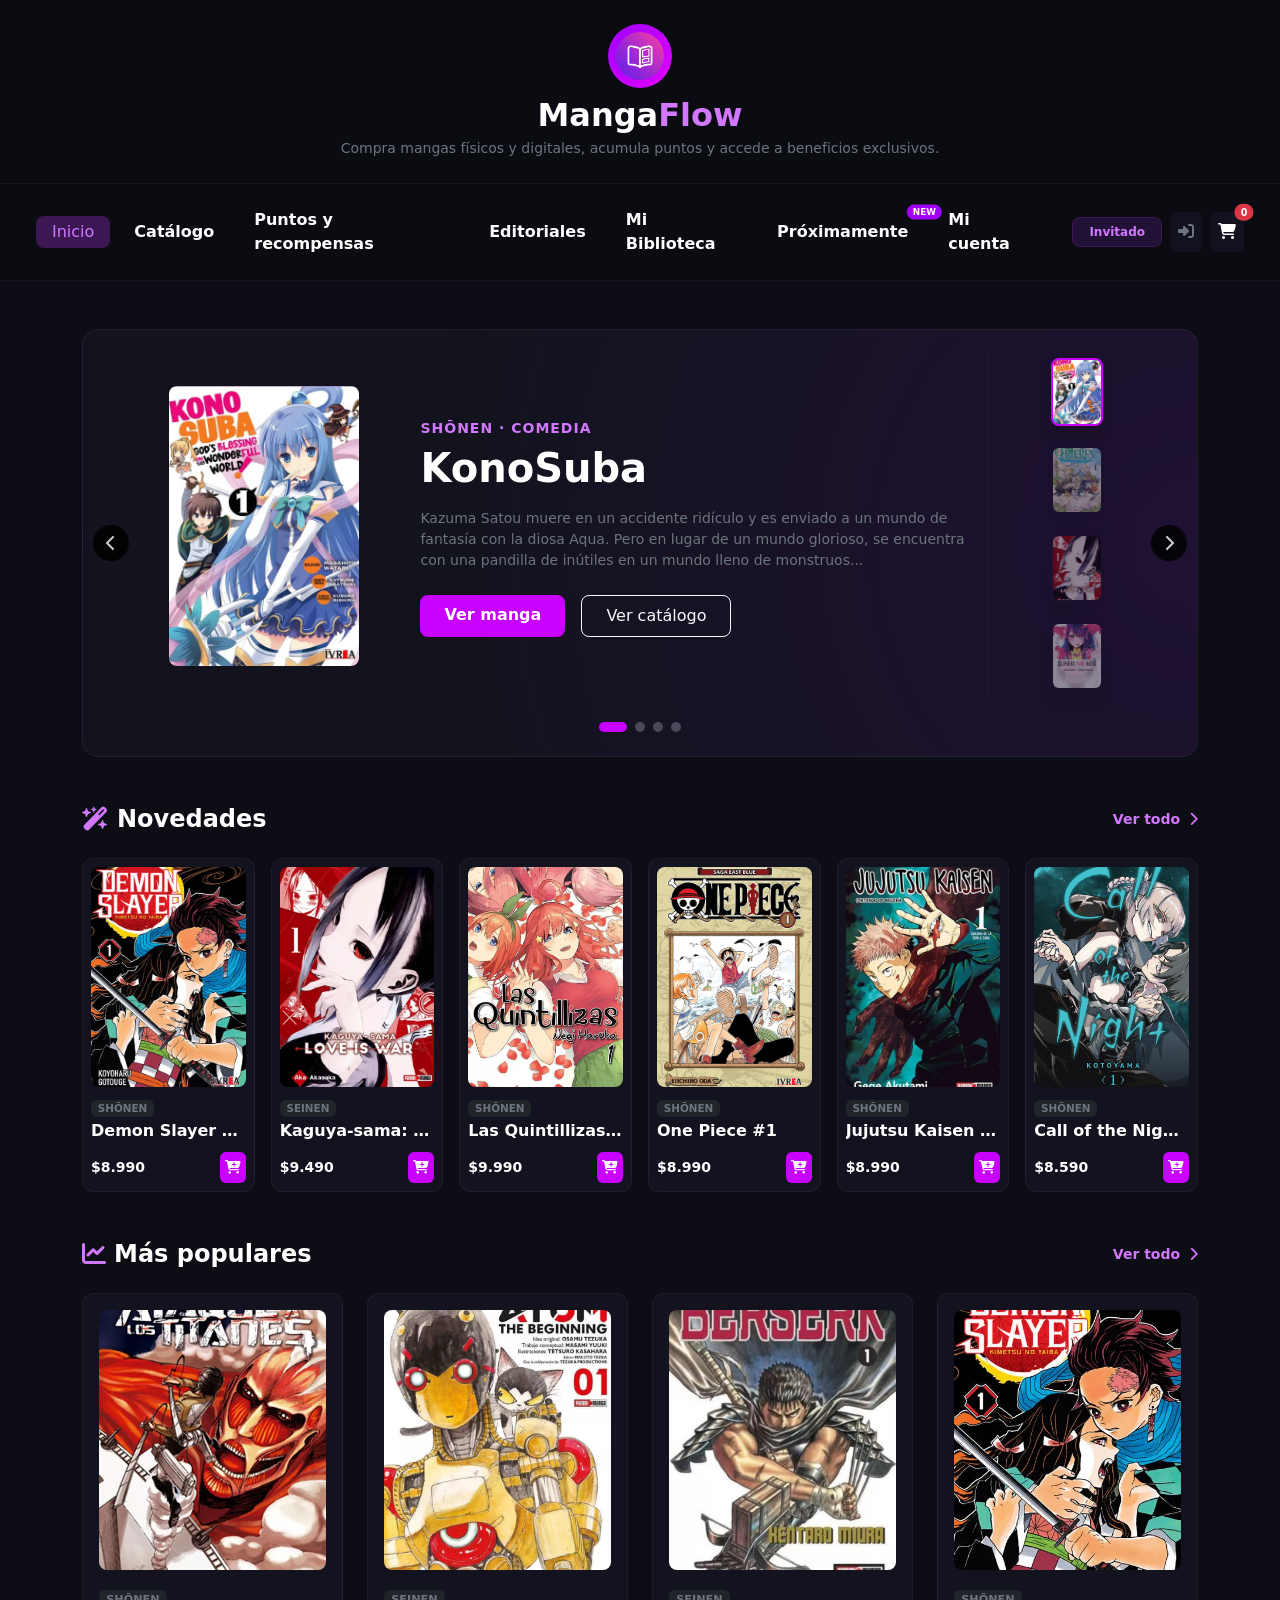
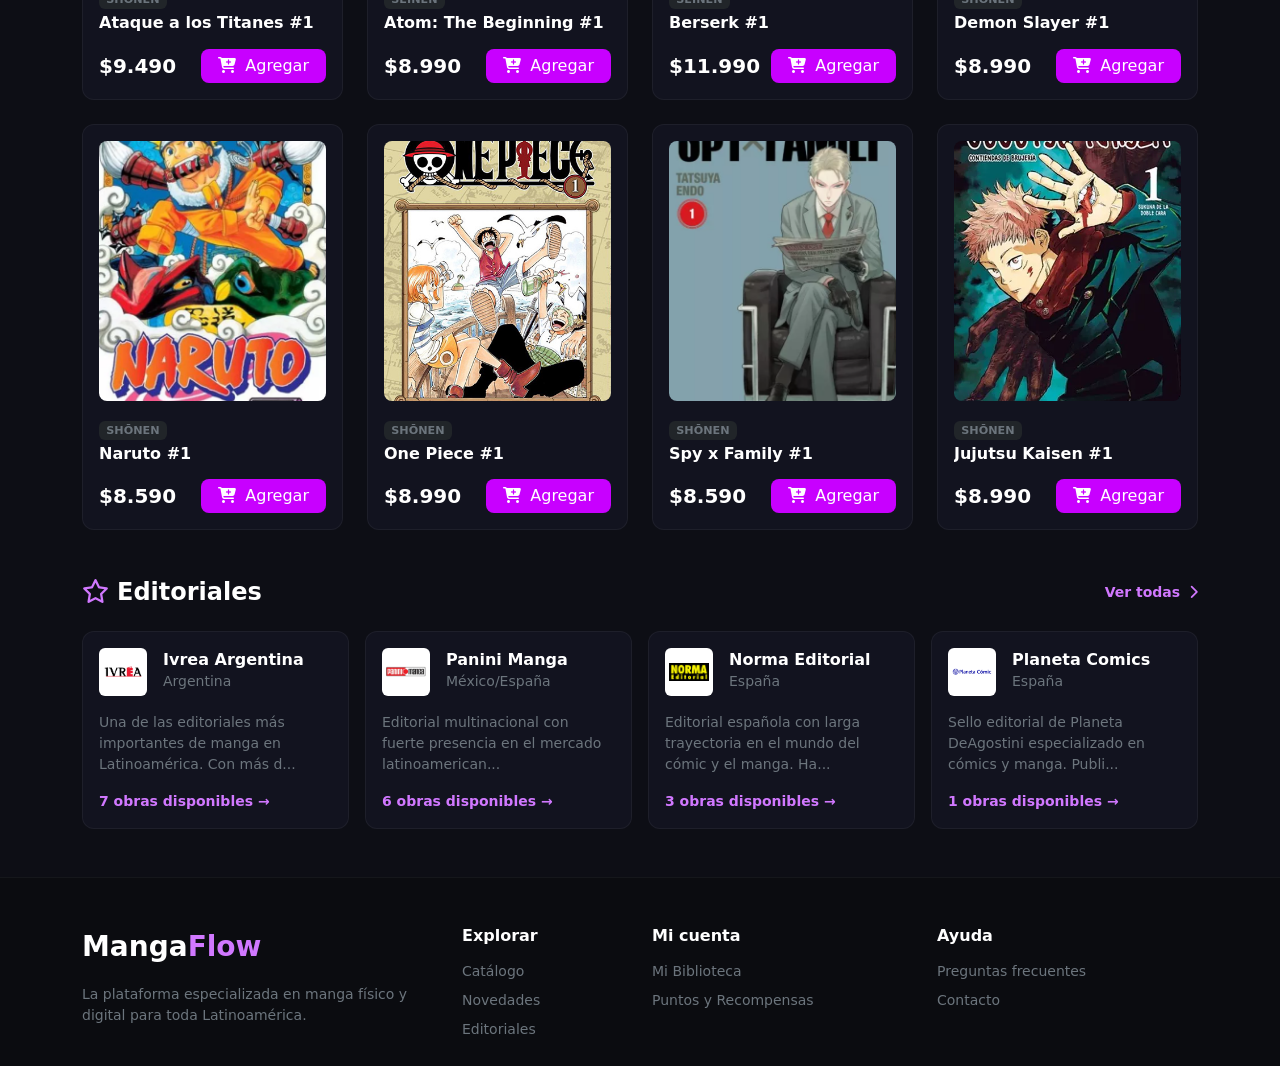
==== index.html @ 056a14da "primer commit" ====
<!DOCTYPE html>
<html lang="es">
<head>
  <meta charset="UTF-8" />
  <meta name="viewport" content="width=device-width, initial-scale=1.0" />
  <title>MangaFlow - Inicio</title>
  <link href="https://cdn.jsdelivr.net/npm/bootstrap@5.3.3/dist/css/bootstrap.min.css" rel="stylesheet" />
  <link rel="stylesheet" href="https://cdnjs.cloudflare.com/ajax/libs/font-awesome/6.5.1/css/all.min.css" />
  <link rel="stylesheet" href="styles.css" />
</head>
<body>

  <!-- Header Superior -->
  <header class="text-center py-4 border-bottom border-secondary border-opacity-10" style="background-color: #0b0b12;">
    <div class="container">
      <a href="./index.html" class="text-decoration-none">
        <div class="d-flex justify-content-center align-items-center mb-2">
          <div class="rounded-circle p-3 d-inline-flex align-items-center justify-content-center" style="background: linear-gradient(135deg, #a100ff, #e100ff); width: 64px; height: 64px;">
            <img src="images/logo/logoMangaFlow.png" alt="MangaFlow Logo" class="rounded-circle" style="width: 48px; height: 48px; object-fit: cover;" onerror="this.outerHTML='<i class=\'fa-solid fa-book-open text-white fs-3\'></i>';" />
          </div>
        </div>
        <h1 class="fs-2 fw-bold text-white mb-1">Manga<span style="color: #d178ff;">Flow</span></h1>
      </a>
      <p class="text-secondary small mb-0">Compra mangas físicos y digitales, acumula puntos y accede a beneficios exclusivos.</p>
    </div>
  </header>

  <!-- Navbar -->
  <nav class="navbar navbar-expand-lg navbar-dark border-bottom border-secondary border-opacity-10 px-4 py-3 sticky-top z-3" style="background-color: #0b0b12;">
    <div class="container-fluid justify-content-center">

      <button class="navbar-toggler" type="button" data-bs-toggle="collapse" data-bs-target="#navbarNav">
        <span class="navbar-toggler-icon"></span>
      </button>

      <div class="collapse navbar-collapse justify-content-center" id="navbarNav">
        <ul class="navbar-nav align-items-center gap-2 me-lg-4">
          <li class="nav-item"><a class="nav-link active px-3 py-1 rounded-3" style="background-color: #3b1754; color: #d178ff !important;" href="./index.html">Inicio</a></li>
          <li class="nav-item"><a class="nav-link px-3 text-white fw-semibold" href="./catalogo/catalogo.html">Catálogo</a></li>
          <li class="nav-item"><a class="nav-link px-3 text-white fw-semibold" href="./puntos/puntos.html">Puntos y recompensas</a></li>
          <li class="nav-item"><a class="nav-link px-3 text-white fw-semibold" href="./editoriales/editoriales.html">Editoriales</a></li>
          <li class="nav-item"><a class="nav-link px-3 text-white fw-semibold" href="./biblioteca.html">Mi Biblioteca</a></li>
          <li class="nav-item position-relative">
            <a class="nav-link px-3 text-white fw-semibold" href="#">Próximamente
              <span class="badge position-absolute top-0 start-100 translate-middle rounded-pill" style="font-size: 0.55rem; background-color: #a100ff;">NEW</span>
            </a>
          </li>
          <li class="nav-item"><a class="nav-link px-3 text-white fw-semibold" href="./login.html">Mi cuenta</a></li>
        </ul>

        <div class="d-flex align-items-center gap-2 mt-3 mt-lg-0">
          <span class="badge px-3 py-2 rounded-3" style="background-color: #231238; color: #d178ff; border: 1px solid #3b1754;">Invitado</span>
          <a href="./login.html" class="btn btn-dark border-0 p-2 text-secondary" style="background-color: #12131f;"><i class="fa-solid fa-right-to-bracket"></i></a>
          <a href="./carrito.html" class="btn btn-dark border-0 p-2 text-white position-relative" style="background-color: #12131f;">
            <i class="fa-solid fa-cart-shopping"></i>
            <span id="cart-count" class="position-absolute top-0 start-100 translate-middle badge rounded-pill bg-danger" style="font-size: 0.6rem;">0</span>
          </a>
        </div>
      </div>
    </div>
  </nav>

  <div class="container my-5">
    
    <!-- 1. Hero Banner Principal (Carrusel) -->
    <div id="heroCarousel" class="carousel slide mb-5" data-bs-ride="carousel">
      <div class="card-panel p-4 overflow-hidden position-relative" style="background: radial-gradient(circle at right, #1f1133 0%, #12131c 70%); border-radius: 16px;">
        
        <button class="carousel-control-prev custom-carousel-btn" type="button" data-bs-target="#heroCarousel" data-bs-slide="prev">
          <i class="fa-solid fa-chevron-left"></i>
        </button>
        <button class="carousel-control-next custom-carousel-btn" type="button" data-bs-target="#heroCarousel" data-bs-slide="next">
          <i class="fa-solid fa-chevron-right"></i>
        </button>

        <div class="row align-items-center g-4 px-md-4">
          <div class="col-md-10">
            <div class="carousel-inner">
              
              <!-- Slide 1 -->
              <div class="carousel-item active">
                <div class="row align-items-center g-4">
                  <div class="col-md-4 text-center">
                    <a href="./detalle-manga.html?id=106">
                      <img src="images/carrusel/Konosuba_arg_01.jpg" alt="KonoSuba" class="img-fluid rounded-3 shadow" style="max-height: 280px; object-fit: cover;" />
                    </a>
                  </div>
                  <div class="col-md-8 text-white">
                    <span class="text-uppercase fw-bold small" style="letter-spacing: 1px; color: #d178ff;">SHŌNEN · COMEDIA</span>
                    <h2 class="display-6 fw-bold mt-1 mb-3">KonoSuba</h2>
                    <p class="text-secondary small mb-4">
                      Kazuma Satou muere en un accidente ridículo y es enviado a un mundo de fantasía con la diosa Aqua. Pero en lugar de un mundo glorioso, se encuentra con una pandilla de inútiles en un mundo lleno de monstruos...
                    </p>
                    <div class="d-flex gap-3">
                      <a href="./detalle-manga.html?id=106" class="btn px-4 py-2 text-white fw-bold" style="background: #c800ff; border: none; border-radius: 8px;">Ver manga</a>
                      <a href="./catalogo/catalogo.html" class="btn btn-outline-light px-4 py-2" style="border-radius: 8px;">Ver catálogo</a>
                    </div>
                  </div>
                </div>
              </div>

              <!-- Slide 2 -->
              <div class="carousel-item">
                <div class="row align-items-center g-4">
                  <div class="col-md-4 text-center">
                    <a href="./detalle-manga.html?id=102">
                      <img src="images/carrusel/Frieren_01.jpg" alt="Frieren" class="img-fluid rounded-3 shadow" style="max-height: 280px; object-fit: cover;" />
                    </a>
                  </div>
                  <div class="col-md-8 text-white">
                    <span class="text-uppercase fw-bold small" style="letter-spacing: 1px; color: #d178ff;">SHŌNEN · FANTASY</span>
                    <h2 class="display-6 fw-bold mt-1 mb-3">Frieren: Beyond Journey's End</h2>
                    <p class="text-secondary small mb-4">
                      Frieren es una elfa que vivió el viaje que derrotó al Rey Demonio hace 50 años. Ahora, tras la muerte de sus compañeros humanos, emprende un nuevo viaje para entender qué significa para ella la vida y la conexión...
                    </p>
                    <div class="d-flex gap-3">
                      <a href="./detalle-manga.html?id=102" class="btn px-4 py-2 text-white fw-bold" style="background: #c800ff; border: none; border-radius: 8px;">Ver manga</a>
                      <a href="./catalogo/catalogo.html" class="btn btn-outline-light px-4 py-2" style="border-radius: 8px;">Ver catálogo</a>
                    </div>
                  </div>
                </div>
              </div>

              <!-- Slide 3 -->
              <div class="carousel-item">
                <div class="row align-items-center g-4">
                  <div class="col-md-4 text-center">
                    <a href="./detalle-manga.html?id=6">
                      <img src="images/novedades/Kaguya_sama_arg_01.jpg" alt="Love is War" class="img-fluid rounded-3 shadow" style="max-height: 280px; object-fit: cover;" />
                    </a>
                  </div>
                  <div class="col-md-8 text-white">
                    <span class="text-uppercase fw-bold small" style="letter-spacing: 1px; color: #d178ff;">ROMANCE · COMEDIA</span>
                    <h2 class="display-6 fw-bold mt-1 mb-3">Love Is War</h2>
                    <p class="text-secondary small mb-4">
                      Dos mentes brillantes del consejo estudiantil están profundamente enamoradas, pero su orgullo desmedido convertirá el amor en una auténtica batalla mental...
                    </p>
                    <div class="d-flex gap-3">
                      <a href="./detalle-manga.html?id=6" class="btn px-4 py-2 text-white fw-bold" style="background: #c800ff; border: none; border-radius: 8px;">Ver manga</a>
                      <a href="./catalogo/catalogo.html" class="btn btn-outline-light px-4 py-2" style="border-radius: 8px;">Ver catálogo</a>
                    </div>
                  </div>
                </div>
              </div>

              <!-- Slide 4 -->
              <div class="carousel-item">
                <div class="row align-items-center g-4">
                  <div class="col-md-4 text-center">
                    <a href="./detalle-manga.html?id=107">
                      <img src="images/carrusel/Oshi_no_ko_arg_01.jpg" alt="Oshi no Ko" class="img-fluid rounded-3 shadow" style="max-height: 280px; object-fit: cover;" />
                    </a>
                  </div>
                  <div class="col-md-8 text-white">
                    <span class="text-uppercase fw-bold small" style="letter-spacing: 1px; color: #d178ff;">DRAMA · MISTERIO</span>
                    <h2 class="display-6 fw-bold mt-1 mb-3">Oshi no Ko</h2>
                    <p class="text-secondary small mb-4">
                      Un médico ginecólogo y su paciente reencarnan como los hijos gemelos de su Idol favorita. Un vistazo crudo y atrapante al mundo del espectáculo...
                    </p>
                    <div class="d-flex gap-3">
                      <a href="./detalle-manga.html?id=107" class="btn px-4 py-2 text-white fw-bold" style="background: #c800ff; border: none; border-radius: 8px;">Ver manga</a>
                      <a href="./catalogo/catalogo.html" class="btn btn-outline-light px-4 py-2" style="border-radius: 8px;">Ver catálogo</a>
                    </div>
                  </div>
                </div>
              </div>

            </div>
          </div>

          <div class="col-md-2 d-none d-md-flex flex-column gap-2 align-items-center border-start border-secondary border-opacity-10 ps-3">
            <button type="button" data-bs-target="#heroCarousel" data-bs-slide-to="0" class="btn p-1 text-center border-0 bg-transparent nav-thumb active">
              <img src="images/carrusel/Konosuba_arg_01.jpg" class="rounded-3 shadow mb-1" style="width: 52px; height: 68px; object-fit: cover;" />
            </button>
            <button type="button" data-bs-target="#heroCarousel" data-bs-slide-to="1" class="btn p-1 text-center border-0 bg-transparent nav-thumb">
              <img src="images/carrusel/Frieren_01.jpg" class="rounded-3 shadow mb-1" style="width: 52px; height: 68px; object-fit: cover;" />
            </button>
            <button type="button" data-bs-target="#heroCarousel" data-bs-slide-to="2" class="btn p-1 text-center border-0 bg-transparent nav-thumb">
              <img src="images/novedades/Kaguya_sama_arg_01.jpg" class="rounded-3 shadow mb-1" style="width: 52px; height: 68px; object-fit: cover;" />
            </button>
            <button type="button" data-bs-target="#heroCarousel" data-bs-slide-to="3" class="btn p-1 text-center border-0 bg-transparent nav-thumb">
              <img src="images/carrusel/Oshi_no_ko_arg_01.jpg" class="rounded-3 shadow mb-1" style="width: 52px; height: 68px; object-fit: cover;" />
            </button>
          </div>

        </div>

        <div class="carousel-indicators custom-indicators position-relative mt-4 mb-0">
          <button type="button" data-bs-target="#heroCarousel" data-bs-slide-to="0" class="active" aria-current="true"></button>
          <button type="button" data-bs-target="#heroCarousel" data-bs-slide-to="1"></button>
          <button type="button" data-bs-target="#heroCarousel" data-bs-slide-to="2"></button>
          <button type="button" data-bs-target="#heroCarousel" data-bs-slide-to="3"></button>
        </div>

      </div>
    </div>

    <!-- 2. Sección Novedades -->
    <section class="mb-5">
      <div class="d-flex justify-content-between align-items-center mb-4">
        <h3 class="fw-bold text-white m-0 fs-4"><i class="fa-solid fa-wand-magic-sparkles text-accent me-2" style="color: #d178ff;"></i>Novedades</h3>
        <a href="./catalogo/catalogo.html" class="text-decoration-none small fw-bold" style="color: #d178ff;">Ver todo <i class="fa-solid fa-chevron-right ms-1"></i></a>
      </div>
      <div id="novedades-grid" class="row row-cols-2 row-cols-md-3 row-cols-lg-6 g-3"></div>
    </section>

    <!-- 3. Sección Más Populares -->
    <section class="mb-5">
      <div class="d-flex justify-content-between align-items-center mb-4">
        <h3 class="fw-bold text-white m-0 fs-4"><i class="fa-solid fa-chart-line text-accent me-2" style="color: #d178ff;"></i>Más populares</h3>
        <a href="./catalogo/catalogo.html" class="text-decoration-none small fw-bold" style="color: #d178ff;">Ver todo <i class="fa-solid fa-chevron-right ms-1"></i></a>
      </div>
      <div id="populares-grid" class="row row-cols-1 row-cols-sm-2 row-cols-md-4 g-4"></div>
    </section>

    <!-- 4. Sección Editoriales -->
    <section id="editoriales" class="mb-5">
      <div class="d-flex justify-content-between align-items-center mb-4">
        <h3 class="fw-bold text-white m-0 fs-4"><i class="fa-regular fa-star text-accent me-2" style="color: #d178ff;"></i>Editoriales</h3>
        <a href="./editoriales/editoriales.html" class="text-decoration-none small fw-bold" style="color: #d178ff;">Ver todas <i class="fa-solid fa-chevron-right ms-1"></i></a>
      </div>
      
      <div class="row row-cols-1 row-cols-md-2 row-cols-lg-4 g-3">
        <div class="col">
          <div class="card-panel p-3 h-100 d-flex flex-column justify-content-between">
            <div>
              <div class="d-flex align-items-center gap-3 mb-3">
                <img src="images/editoriales/ivrea_argentina.png" alt="Ivrea" class="rounded" style="width: 48px; height: 48px; object-fit: contain; background: #fff; padding: 4px;" />
                <div>
                  <h6 class="text-white fw-bold mb-0">Ivrea Argentina</h6>
                  <span class="text-secondary small">Argentina</span>
                </div>
              </div>
              <p class="text-secondary small mb-3">Una de las editoriales más importantes de manga en Latinoamérica. Con más d...</p>
            </div>
            <a href="./editoriales/editoriales.html" class="text-decoration-none small fw-bold" style="color: #d178ff;">7 obras disponibles &rarr;</a>
          </div>
        </div>

        <div class="col">
          <div class="card-panel p-3 h-100 d-flex flex-column justify-content-between">
            <div>
              <div class="d-flex align-items-center gap-3 mb-3">
                <img src="images/editoriales/panini_manga.jpg" alt="Panini" class="rounded" style="width: 48px; height: 48px; object-fit: contain; background: #fff; padding: 4px;" />
                <div>
                  <h6 class="text-white fw-bold mb-0">Panini Manga</h6>
                  <span class="text-secondary small">México/España</span>
                </div>
              </div>
              <p class="text-secondary small mb-3">Editorial multinacional con fuerte presencia en el mercado latinoamerican...</p>
            </div>
            <a href="./editoriales/editoriales.html" class="text-decoration-none small fw-bold" style="color: #d178ff;">6 obras disponibles &rarr;</a>
          </div>
        </div>

        <div class="col">
          <div class="card-panel p-3 h-100 d-flex flex-column justify-content-between">
            <div>
              <div class="d-flex align-items-center gap-3 mb-3">
                <img src="images/editoriales/norma_editorial.png" alt="Norma" class="rounded" style="width: 48px; height: 48px; object-fit: contain; background: #fff; padding: 4px;" />
                <div>
                  <h6 class="text-white fw-bold mb-0">Norma Editorial</h6>
                  <span class="text-secondary small">España</span>
                </div>
              </div>
              <p class="text-secondary small mb-3">Editorial española con larga trayectoria en el mundo del cómic y el manga. Ha...</p>
            </div>
            <a href="./editoriales/editoriales.html" class="text-decoration-none small fw-bold" style="color: #d178ff;">3 obras disponibles &rarr;</a>
          </div>
        </div>

        <div class="col">
          <div class="card-panel p-3 h-100 d-flex flex-column justify-content-between">
            <div>
              <div class="d-flex align-items-center gap-3 mb-3">
                <img src="images/editoriales/planeta_comics.png" alt="Planeta" class="rounded" style="width: 48px; height: 48px; object-fit: contain; background: #fff; padding: 4px;" />
                <div>
                  <h6 class="text-white fw-bold mb-0">Planeta Comics</h6>
                  <span class="text-secondary small">España</span>
                </div>
              </div>
              <p class="text-secondary small mb-3">Sello editorial de Planeta DeAgostini especializado en cómics y manga. Publi...</p>
            </div>
            <a href="./editoriales/editoriales.html" class="text-decoration-none small fw-bold" style="color: #d178ff;">1 obras disponibles &rarr;</a>
          </div>
        </div>
      </div>
    </section>

  </div>

  <!-- Footer -->
  <footer class="footer-custom border-top border-secondary border-opacity-10 mt-5 pt-5 pb-4" style="background-color: #0b0c10;">
    <div class="container">
      <div class="row g-4">
        <div class="col-12 col-md-4">
          <a class="brand-logo d-flex align-items-center gap-2 text-decoration-none mb-3" href="./index.html">
            <span class="fs-3 fw-bold text-white">Manga<span style="color: #d178ff;">Flow</span></span>
          </a>
          <p class="text-secondary small pe-md-4">La plataforma especializada en manga físico y digital para toda Latinoamérica.</p>
        </div>

        <div class="col-6 col-md-2">
          <h6 class="fw-bold text-white mb-3">Explorar</h6>
          <ul class="list-unstyled text-secondary small d-flex flex-column gap-2 mb-0">
            <li><a href="./catalogo/catalogo.html" class="text-secondary text-decoration-none hover-white">Catálogo</a></li>
            <li><a href="#novedades-grid" class="text-secondary text-decoration-none hover-white">Novedades</a></li>
            <li><a href="./editoriales/editoriales.html" class="text-secondary text-decoration-none hover-white">Editoriales</a></li>
          </ul>
        </div>

        <div class="col-6 col-md-3">
          <h6 class="fw-bold text-white mb-3">Mi cuenta</h6>
          <ul class="list-unstyled text-secondary small d-flex flex-column gap-2 mb-0">
            <li><a href="./biblioteca.html" class="text-secondary text-decoration-none hover-white">Mi Biblioteca</a></li>
            <li><a href="./puntos/puntos.html" class="text-secondary text-decoration-none hover-white">Puntos y Recompensas</a></li>
          </ul>
        </div>

        <div class="col-12 col-md-3">
          <h6 class="fw-bold text-white mb-3">Ayuda</h6>
          <ul class="list-unstyled text-secondary small d-flex flex-column gap-2 mb-0">
            <li><a href="#" class="text-secondary text-decoration-none hover-white">Preguntas frecuentes</a></li>
            <li><a href="#" class="text-secondary text-decoration-none hover-white">Contacto</a></li>
          </ul>
        </div>
      </div>
    </div>
  </footer>

  <script src="https://cdn.jsdelivr.net/npm/bootstrap@5.3.3/dist/js/bootstrap.bundle.min.js"></script>
  <script src="main.js"></script>
</body>
</html>
---- styles.css ----
/* Config */
body {
  background-color: #0d0e15;
  color: #f8f9fa;
  font-family: system-ui, -apple-system, "Segoe UI", Roboto, "Helvetica Neue", Arial, sans-serif;
}

/* card */
.card-panel {
  background-color: #12131f;
  border-radius: 12px;
  border: 1px solid rgba(255, 255, 255, 0.05);
}

.text-accent {
  color: #d178ff;
}

.hover-white:hover {
  color: #ffffff !important;
}

/* carrusel */
.custom-carousel-btn {
  width: 36px;
  height: 36px;
  background-color: #000000;
  border-radius: 50%;
  top: 50%;
  transform: translateY(-50%);
  opacity: 0.8;
  display: flex;
  align-items: center;
  justify-content: center;
  color: #fff;
  z-index: 5;
  border: none;
}

.custom-carousel-btn:hover {
  background-color: #c800ff;
  opacity: 1;
}

.carousel-control-prev.custom-carousel-btn {
  left: 10px;
}

.carousel-control-next.custom-carousel-btn {
  right: 10px;
}

/* Indicadores inferiores en estilo píldora redondeada Figma */
.custom-indicators button {
  width: 10px !important;
  height: 10px !important;
  border-radius: 50% !important;
  background-color: #4a4a5a !important;
  border: none !important;
  margin: 0 4px !important;
  opacity: 1 !important;
  transition: all 0.3s ease;
}

.custom-indicators button.active {
  width: 28px !important;
  border-radius: 10px !important;
  background-color: #c800ff !important;
}

/* Miniaturas laterales con marco activo rosado */
.nav-thumb img {
  border: 2px solid transparent;
  transition: all 0.2s ease;
  opacity: 0.5;
}

.nav-thumb.active img,
.nav-thumb:hover img {
  border-color: #c800ff;
  box-shadow: 0 0 10px rgba(200, 0, 255, 0.6);
  opacity: 1;
}

/* Cards de productos */
.product-card {
  background-color: #12131f;
  border: 1px solid rgba(255, 255, 255, 0.05);
  border-radius: 12px;
  transition: transform 0.2s ease, box-shadow 0.2s ease;
  overflow: hidden;
}

.product-card:hover {
  transform: translateY(-4px);
  box-shadow: 0 8px 24px rgba(0, 0, 0, 0.4);
}

/* Catalogo */
.btn-magenta {
  background-color: #c026d3 !important;
  color: #ffffff !important;
}

.btn-filter-inactive {
  background-color: rgba(255, 255, 255, 0.05) !important;
  color: #a0a0a0 !important;
}

.btn-filter-inactive:hover {
  background-color: rgba(255, 255, 255, 0.12) !important;
  color: #ffffff !important;
}

/* Puntos */
.bg-magenta {
  background-color: #c026d3 !important;
}

.bg-purple {
  background-color: #7e22ce !important;
  color: #ffffff !important;
}

.text-xs {
  font-size: 0.75rem !important;
}

.line-clamp-2 {
  display: -webkit-box;
  -webkit-line-clamp: 2;
  -webkit-box-orient: vertical;
  overflow: hidden;
}

.text-orange {
  color: #fb923c !important;
}

.style-option {
  background-color: #090a12;
  transition: border-color 0.2s ease;
}

.style-option:hover {
  border-color: #c026d3 !important;
}

/* ---Editoriales--- */
.body-editoriales {
  background-color: #090a12;
  color: #ffffff;
}

.editorial-card {
  background-color: #12131f;
  border: 1px solid rgba(255, 255, 255, 0.05);
  border-radius: 12px;
  padding: 20px;
  transition: transform 0.2s ease, border-color 0.2s ease;
}

.editorial-card:hover {
  transform: translateY(-4px);
  border-color: #a100ff;
}

.editorial-logo {
  width: 48px;
  height: 48px;
  border-radius: 8px;
  object-fit: contain;
  background-color: #ffffff;
  padding: 4px;
}

.editorial-desc {
  display: -webkit-box;
  -webkit-line-clamp: 2;
  -webkit-box-orient: vertical;
  overflow: hidden;
}

/* Color base oscuro */
.bg-dark-custom {
  background-color: #090a12;
}

/* Tarjeta de estado sin sesión */
.empty-session-card {
  max-width: 480px;
  background-color: #12131f;
  border: 1px solid rgba(255, 255, 255, 0.08);
  border-radius: 16px;
}

.empty-icon {
  font-size: 3rem;
  color: #d178ff;
}

/* Botón Morado Personalizado */
.btn-purple {
  background-color: #c026d3;
  color: #ffffff;
  border: none;
  border-radius: 8px;
  transition: background-color 0.2s ease-in-out;
}

.btn-purple:hover {
  background-color: #a21caf;
  color: #ffffff;
}

:root {
  --bg-main: #080810;
  --bg-card: #12131f;
  --bg-input: #151622;
  --purple-main: #c026d3;
  --purple-hover: #a21caf;
  --text-muted: #676767;
}

body.login-body {
  background-color: var(--bg-main);
  min-height: 100vh;
  display: flex;
  flex-direction: column;
  align-items: center;
  justify-content: center;
  color: #ffffff;
  font-family: system-ui, -apple-system, sans-serif;
}

.login-card {
  background-color: var(--bg-card);
  border: 1px solid rgba(255, 255, 255, 0.05);
  border-radius: 16px;
  width: 100%;
  max-width: 420px;
  padding: 2.5rem 2rem;
}

.logo-box {
  background-color: var(--purple-main);
  width: 44px;
  height: 44px;
  border-radius: 12px;
  display: inline-flex;
  align-items: center;
  justify-content: center;
}

.form-input-mf {
  background-color: var(--bg-input) !important;
  border: 1px solid rgba(255, 255, 255, 0.08) !important;
  color: #ffffff !important;
  padding: 0.75rem 1rem;
}

.form-input-mf:focus {
  border-color: var(--purple-main) !important;
  box-shadow: 0 0 0 0.25rem rgba(192, 38, 211, 0.2) !important;
}

.input-group-text-mf {
  background-color: var(--bg-input) !important;
  border: 1px solid rgba(255, 255, 255, 0.08) !important;
  color: var(--text-muted);
}

.btn-mf-primary {
  background-color: var(--purple-main);
  border: none;
  color: #ffffff;
  font-weight: 600;
  padding: 0.75rem;
  border-radius: 12px;
  width: 100%;
  transition: background-color 0.2s ease-in-out;
}

.btn-mf-primary:hover {
  background-color: var(--purple-hover);
  color: #ffffff;
}

.btn-mf-guest {
  background-color: transparent;
  border: 1px solid rgba(255, 255, 255, 0.12);
  color: #ffffff;
  font-weight: 500;
  padding: 0.75rem;
  border-radius: 12px;
  width: 100%;
  transition: background-color 0.2s ease-in-out;
}

.btn-mf-guest:hover {
  background-color: rgba(255, 255, 255, 0.05);
  color: #ffffff;
}

.divider-o {
  display: flex;
  align-items: center;
  text-align: center;
  color: var(--text-muted);
  margin: 1.5rem 0;
  font-size: 0.85rem;
}

.divider-o::before,
.divider-o::after {
  content: '';
  flex: 1;
  border-bottom: 1px solid rgba(255, 255, 255, 0.08);
}

.divider-o::before { margin-right: 0.75em; }
.divider-o::after { margin-left: 0.75em; }
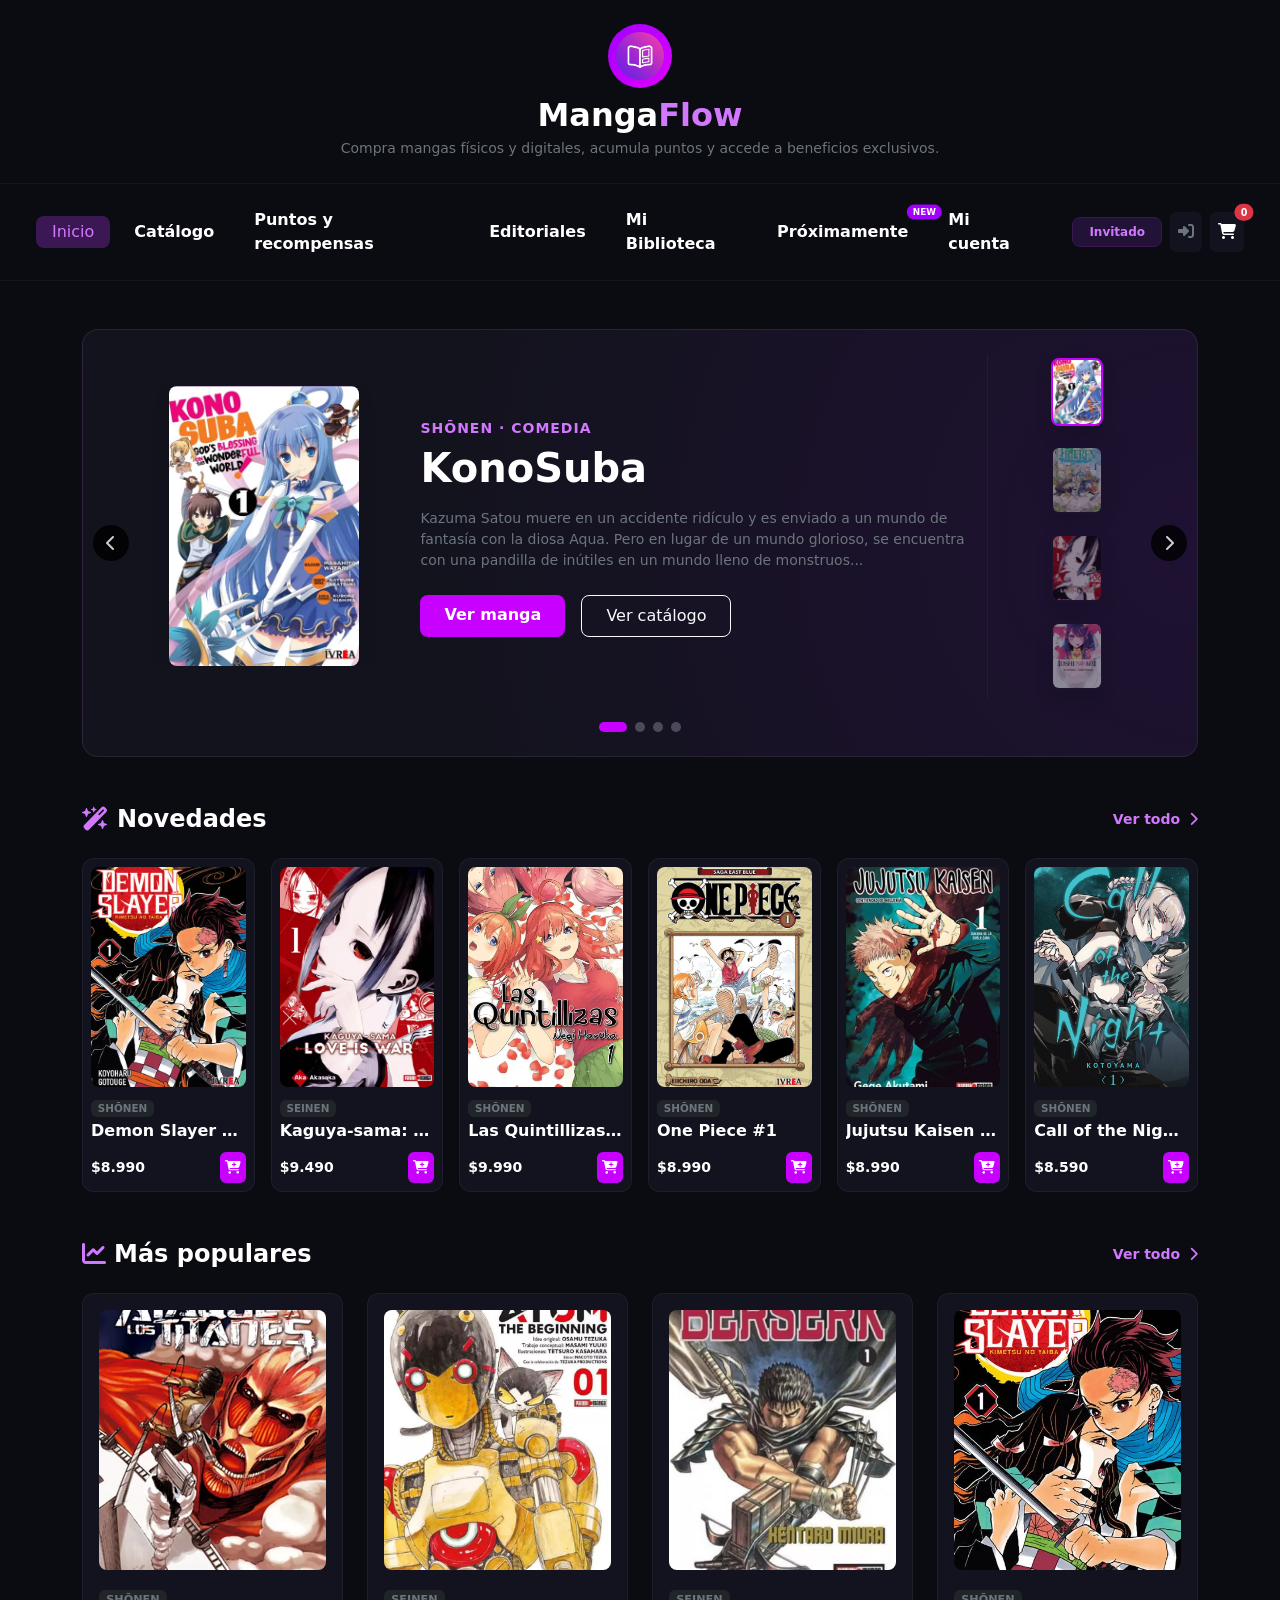
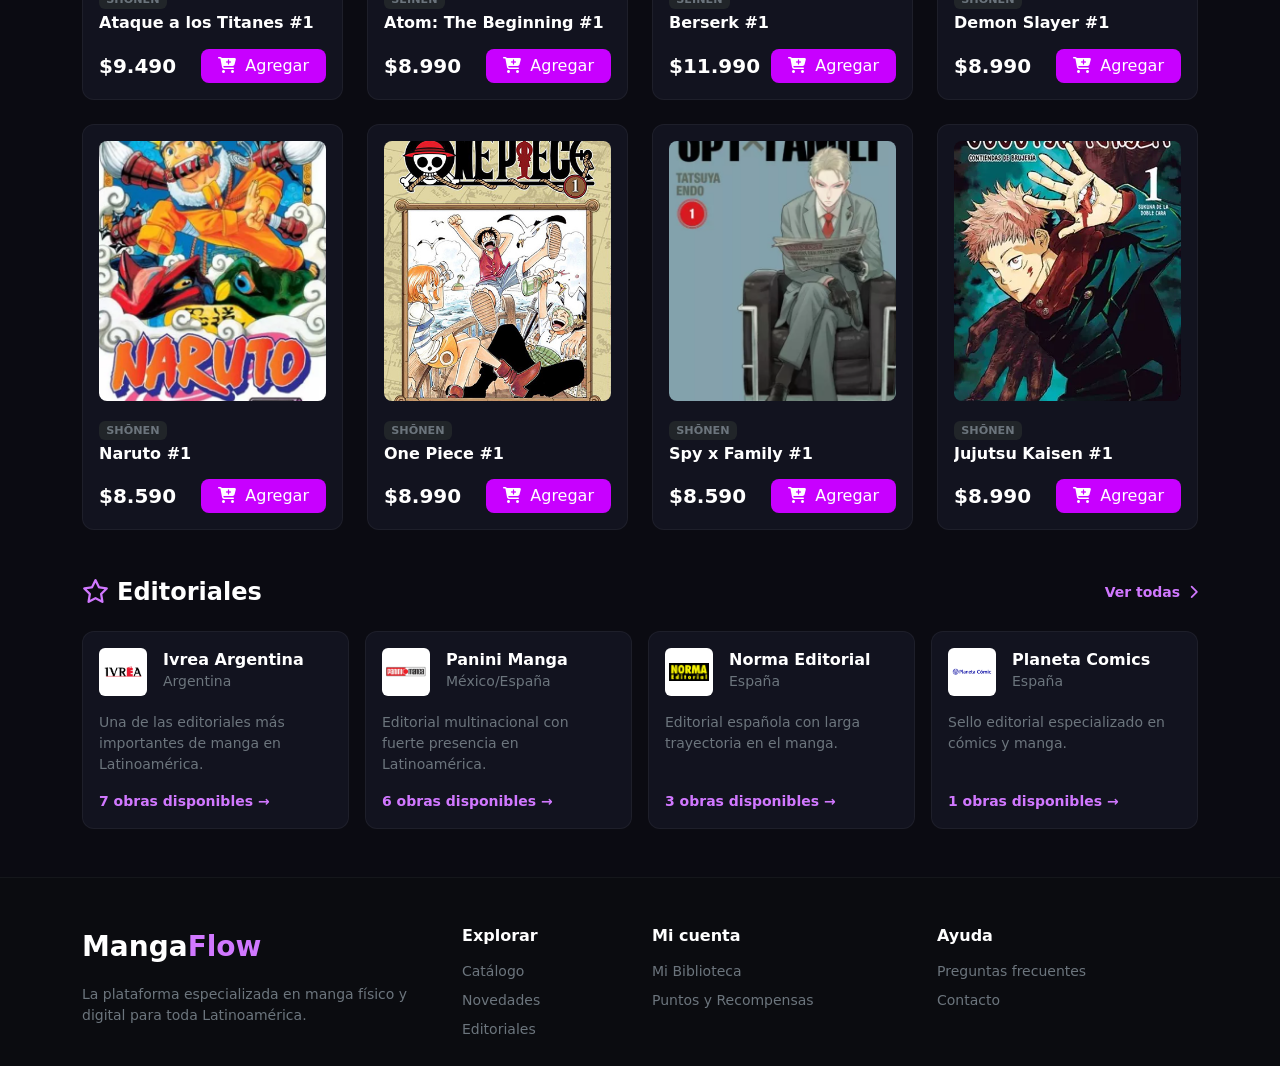
==== commit 4c69efee: "Modificacion" ====
--- a/index.html
+++ b/index.html
@@ -8,12 +8,12 @@
   <link rel="stylesheet" href="https://cdnjs.cloudflare.com/ajax/libs/font-awesome/6.5.1/css/all.min.css" />
   <link rel="stylesheet" href="styles.css" />
 </head>
-<body>
+<body style="background-color: #0b0b12; color: #ffffff;">
 
   <!-- Header Superior -->
   <header class="text-center py-4 border-bottom border-secondary border-opacity-10" style="background-color: #0b0b12;">
     <div class="container">
-      <a href="./index.html" class="text-decoration-none">
+      <a href="index.html" class="text-decoration-none">
         <div class="d-flex justify-content-center align-items-center mb-2">
           <div class="rounded-circle p-3 d-inline-flex align-items-center justify-content-center" style="background: linear-gradient(135deg, #a100ff, #e100ff); width: 64px; height: 64px;">
             <img src="images/logo/logoMangaFlow.png" alt="MangaFlow Logo" class="rounded-circle" style="width: 48px; height: 48px; object-fit: cover;" onerror="this.outerHTML='<i class=\'fa-solid fa-book-open text-white fs-3\'></i>';" />
@@ -35,23 +35,23 @@
 
       <div class="collapse navbar-collapse justify-content-center" id="navbarNav">
         <ul class="navbar-nav align-items-center gap-2 me-lg-4">
-          <li class="nav-item"><a class="nav-link active px-3 py-1 rounded-3" style="background-color: #3b1754; color: #d178ff !important;" href="./index.html">Inicio</a></li>
-          <li class="nav-item"><a class="nav-link px-3 text-white fw-semibold" href="./catalogo/catalogo.html">Catálogo</a></li>
-          <li class="nav-item"><a class="nav-link px-3 text-white fw-semibold" href="./puntos/puntos.html">Puntos y recompensas</a></li>
-          <li class="nav-item"><a class="nav-link px-3 text-white fw-semibold" href="./editoriales/editoriales.html">Editoriales</a></li>
-          <li class="nav-item"><a class="nav-link px-3 text-white fw-semibold" href="./biblioteca.html">Mi Biblioteca</a></li>
+          <li class="nav-item"><a class="nav-link active px-3 py-1 rounded-3" style="background-color: #3b1754; color: #d178ff !important;" href="index.html">Inicio</a></li>
+          <li class="nav-item"><a class="nav-link px-3 text-white fw-semibold" href="catalogo/catalogo.html">Catálogo</a></li>
+          <li class="nav-item"><a class="nav-link px-3 text-white fw-semibold" href="puntos/puntos.html">Puntos y recompensas</a></li>
+          <li class="nav-item"><a class="nav-link px-3 text-white fw-semibold" href="editoriales/editoriales.html">Editoriales</a></li>
+          <li class="nav-item"><a class="nav-link px-3 text-white fw-semibold" href="biblioteca/biblioteca.html">Mi Biblioteca</a></li>
           <li class="nav-item position-relative">
             <a class="nav-link px-3 text-white fw-semibold" href="#">Próximamente
               <span class="badge position-absolute top-0 start-100 translate-middle rounded-pill" style="font-size: 0.55rem; background-color: #a100ff;">NEW</span>
             </a>
           </li>
-          <li class="nav-item"><a class="nav-link px-3 text-white fw-semibold" href="./login.html">Mi cuenta</a></li>
+          <li class="nav-item"><a class="nav-link px-3 text-white fw-semibold" href="login.html">Mi cuenta</a></li>
         </ul>
 
         <div class="d-flex align-items-center gap-2 mt-3 mt-lg-0">
-          <span class="badge px-3 py-2 rounded-3" style="background-color: #231238; color: #d178ff; border: 1px solid #3b1754;">Invitado</span>
-          <a href="./login.html" class="btn btn-dark border-0 p-2 text-secondary" style="background-color: #12131f;"><i class="fa-solid fa-right-to-bracket"></i></a>
-          <a href="./carrito.html" class="btn btn-dark border-0 p-2 text-white position-relative" style="background-color: #12131f;">
+          <span id="user-badge" class="badge px-3 py-2 rounded-3" style="background-color: #231238; color: #d178ff; border: 1px solid #3b1754;">Invitado</span>
+          <a id="user-action-btn" href="login.html" class="btn btn-dark border-0 p-2 text-secondary" style="background-color: #12131f;"><i class="fa-solid fa-right-to-bracket"></i></a>
+          <a href="carrito.html" class="btn btn-dark border-0 p-2 text-white position-relative" style="background-color: #12131f;">
             <i class="fa-solid fa-cart-shopping"></i>
             <span id="cart-count" class="position-absolute top-0 start-100 translate-middle badge rounded-pill bg-danger" style="font-size: 0.6rem;">0</span>
           </a>
@@ -62,9 +62,9 @@
 
   <div class="container my-5">
     
-    <!-- 1. Hero Banner Principal (Carrusel) -->
+    <!-- Hero Banner (Carrusel) -->
     <div id="heroCarousel" class="carousel slide mb-5" data-bs-ride="carousel">
-      <div class="card-panel p-4 overflow-hidden position-relative" style="background: radial-gradient(circle at right, #1f1133 0%, #12131c 70%); border-radius: 16px;">
+      <div class="card-panel p-4 overflow-hidden position-relative" style="background: radial-gradient(circle at right, #1f1133 0%, #12131c 70%); border-radius: 16px; border: 1px solid rgba(255,255,255,0.08);">
         
         <button class="carousel-control-prev custom-carousel-btn" type="button" data-bs-target="#heroCarousel" data-bs-slide="prev">
           <i class="fa-solid fa-chevron-left"></i>
@@ -81,8 +81,8 @@
               <div class="carousel-item active">
                 <div class="row align-items-center g-4">
                   <div class="col-md-4 text-center">
-                    <a href="./detalle-manga.html?id=106">
-                      <img src="images/carrusel/Konosuba_arg_01.jpg" alt="KonoSuba" class="img-fluid rounded-3 shadow" style="max-height: 280px; object-fit: cover;" />
+                    <a href="detalle-manga.html?id=106">
+                      <img src="images/carrusel/Konosuba_arg_01.jpg" alt="KonoSuba" class="img-fluid rounded-3 shadow" style="max-height: 280px; object-fit: cover;" onerror="this.src='https://via.placeholder.com/200x280?text=Konosuba';" />
                     </a>
                   </div>
                   <div class="col-md-8 text-white">
@@ -92,8 +92,8 @@
                       Kazuma Satou muere en un accidente ridículo y es enviado a un mundo de fantasía con la diosa Aqua. Pero en lugar de un mundo glorioso, se encuentra con una pandilla de inútiles en un mundo lleno de monstruos...
                     </p>
                     <div class="d-flex gap-3">
-                      <a href="./detalle-manga.html?id=106" class="btn px-4 py-2 text-white fw-bold" style="background: #c800ff; border: none; border-radius: 8px;">Ver manga</a>
-                      <a href="./catalogo/catalogo.html" class="btn btn-outline-light px-4 py-2" style="border-radius: 8px;">Ver catálogo</a>
+                      <a href="detalle-manga.html?id=106" class="btn px-4 py-2 text-white fw-bold" style="background: #c800ff; border: none; border-radius: 8px;">Ver manga</a>
+                      <a href="catalogo/catalogo.html" class="btn btn-outline-light px-4 py-2" style="border-radius: 8px;">Ver catálogo</a>
                     </div>
                   </div>
                 </div>
@@ -103,8 +103,8 @@
               <div class="carousel-item">
                 <div class="row align-items-center g-4">
                   <div class="col-md-4 text-center">
-                    <a href="./detalle-manga.html?id=102">
-                      <img src="images/carrusel/Frieren_01.jpg" alt="Frieren" class="img-fluid rounded-3 shadow" style="max-height: 280px; object-fit: cover;" />
+                    <a href="detalle-manga.html?id=102">
+                      <img src="images/carrusel/Frieren_01.jpg" alt="Frieren" class="img-fluid rounded-3 shadow" style="max-height: 280px; object-fit: cover;" onerror="this.src='https://via.placeholder.com/200x280?text=Frieren';" />
                     </a>
                   </div>
                   <div class="col-md-8 text-white">
@@ -114,8 +114,8 @@
                       Frieren es una elfa que vivió el viaje que derrotó al Rey Demonio hace 50 años. Ahora, tras la muerte de sus compañeros humanos, emprende un nuevo viaje para entender qué significa para ella la vida y la conexión...
                     </p>
                     <div class="d-flex gap-3">
-                      <a href="./detalle-manga.html?id=102" class="btn px-4 py-2 text-white fw-bold" style="background: #c800ff; border: none; border-radius: 8px;">Ver manga</a>
-                      <a href="./catalogo/catalogo.html" class="btn btn-outline-light px-4 py-2" style="border-radius: 8px;">Ver catálogo</a>
+                      <a href="detalle-manga.html?id=102" class="btn px-4 py-2 text-white fw-bold" style="background: #c800ff; border: none; border-radius: 8px;">Ver manga</a>
+                      <a href="catalogo/catalogo.html" class="btn btn-outline-light px-4 py-2" style="border-radius: 8px;">Ver catálogo</a>
                     </div>
                   </div>
                 </div>
@@ -125,8 +125,8 @@
               <div class="carousel-item">
                 <div class="row align-items-center g-4">
                   <div class="col-md-4 text-center">
-                    <a href="./detalle-manga.html?id=6">
-                      <img src="images/novedades/Kaguya_sama_arg_01.jpg" alt="Love is War" class="img-fluid rounded-3 shadow" style="max-height: 280px; object-fit: cover;" />
+                    <a href="detalle-manga.html?id=6">
+                      <img src="images/novedades/Kaguya_sama_arg_01.jpg" alt="Love is War" class="img-fluid rounded-3 shadow" style="max-height: 280px; object-fit: cover;" onerror="this.src='https://via.placeholder.com/200x280?text=Kaguya';" />
                     </a>
                   </div>
                   <div class="col-md-8 text-white">
@@ -136,8 +136,8 @@
                       Dos mentes brillantes del consejo estudiantil están profundamente enamoradas, pero su orgullo desmedido convertirá el amor en una auténtica batalla mental...
                     </p>
                     <div class="d-flex gap-3">
-                      <a href="./detalle-manga.html?id=6" class="btn px-4 py-2 text-white fw-bold" style="background: #c800ff; border: none; border-radius: 8px;">Ver manga</a>
-                      <a href="./catalogo/catalogo.html" class="btn btn-outline-light px-4 py-2" style="border-radius: 8px;">Ver catálogo</a>
+                      <a href="detalle-manga.html?id=6" class="btn px-4 py-2 text-white fw-bold" style="background: #c800ff; border: none; border-radius: 8px;">Ver manga</a>
+                      <a href="catalogo/catalogo.html" class="btn btn-outline-light px-4 py-2" style="border-radius: 8px;">Ver catálogo</a>
                     </div>
                   </div>
                 </div>
@@ -147,8 +147,8 @@
               <div class="carousel-item">
                 <div class="row align-items-center g-4">
                   <div class="col-md-4 text-center">
-                    <a href="./detalle-manga.html?id=107">
-                      <img src="images/carrusel/Oshi_no_ko_arg_01.jpg" alt="Oshi no Ko" class="img-fluid rounded-3 shadow" style="max-height: 280px; object-fit: cover;" />
+                    <a href="detalle-manga.html?id=107">
+                      <img src="images/carrusel/Oshi_no_ko_arg_01.jpg" alt="Oshi no Ko" class="img-fluid rounded-3 shadow" style="max-height: 280px; object-fit: cover;" onerror="this.src='https://via.placeholder.com/200x280?text=Oshi+no+Ko';" />
                     </a>
                   </div>
                   <div class="col-md-8 text-white">
@@ -158,8 +158,8 @@
                       Un médico ginecólogo y su paciente reencarnan como los hijos gemelos de su Idol favorita. Un vistazo crudo y atrapante al mundo del espectáculo...
                     </p>
                     <div class="d-flex gap-3">
-                      <a href="./detalle-manga.html?id=107" class="btn px-4 py-2 text-white fw-bold" style="background: #c800ff; border: none; border-radius: 8px;">Ver manga</a>
-                      <a href="./catalogo/catalogo.html" class="btn btn-outline-light px-4 py-2" style="border-radius: 8px;">Ver catálogo</a>
+                      <a href="detalle-manga.html?id=107" class="btn px-4 py-2 text-white fw-bold" style="background: #c800ff; border: none; border-radius: 8px;">Ver manga</a>
+                      <a href="catalogo/catalogo.html" class="btn btn-outline-light px-4 py-2" style="border-radius: 8px;">Ver catálogo</a>
                     </div>
                   </div>
                 </div>
@@ -170,16 +170,16 @@
 
           <div class="col-md-2 d-none d-md-flex flex-column gap-2 align-items-center border-start border-secondary border-opacity-10 ps-3">
             <button type="button" data-bs-target="#heroCarousel" data-bs-slide-to="0" class="btn p-1 text-center border-0 bg-transparent nav-thumb active">
-              <img src="images/carrusel/Konosuba_arg_01.jpg" class="rounded-3 shadow mb-1" style="width: 52px; height: 68px; object-fit: cover;" />
+              <img src="images/carrusel/Konosuba_arg_01.jpg" class="rounded-3 shadow mb-1" style="width: 52px; height: 68px; object-fit: cover;" onerror="this.src='https://via.placeholder.com/52x68';" />
             </button>
             <button type="button" data-bs-target="#heroCarousel" data-bs-slide-to="1" class="btn p-1 text-center border-0 bg-transparent nav-thumb">
-              <img src="images/carrusel/Frieren_01.jpg" class="rounded-3 shadow mb-1" style="width: 52px; height: 68px; object-fit: cover;" />
+              <img src="images/carrusel/Frieren_01.jpg" class="rounded-3 shadow mb-1" style="width: 52px; height: 68px; object-fit: cover;" onerror="this.src='https://via.placeholder.com/52x68';" />
             </button>
             <button type="button" data-bs-target="#heroCarousel" data-bs-slide-to="2" class="btn p-1 text-center border-0 bg-transparent nav-thumb">
-              <img src="images/novedades/Kaguya_sama_arg_01.jpg" class="rounded-3 shadow mb-1" style="width: 52px; height: 68px; object-fit: cover;" />
+              <img src="images/novedades/Kaguya_sama_arg_01.jpg" class="rounded-3 shadow mb-1" style="width: 52px; height: 68px; object-fit: cover;" onerror="this.src='https://via.placeholder.com/52x68';" />
             </button>
             <button type="button" data-bs-target="#heroCarousel" data-bs-slide-to="3" class="btn p-1 text-center border-0 bg-transparent nav-thumb">
-              <img src="images/carrusel/Oshi_no_ko_arg_01.jpg" class="rounded-3 shadow mb-1" style="width: 52px; height: 68px; object-fit: cover;" />
+              <img src="images/carrusel/Oshi_no_ko_arg_01.jpg" class="rounded-3 shadow mb-1" style="width: 52px; height: 68px; object-fit: cover;" onerror="this.src='https://via.placeholder.com/52x68';" />
             </button>
           </div>
 
@@ -195,93 +195,93 @@
       </div>
     </div>
 
-    <!-- 2. Sección Novedades -->
+    <!-- Novedades -->
     <section class="mb-5">
       <div class="d-flex justify-content-between align-items-center mb-4">
-        <h3 class="fw-bold text-white m-0 fs-4"><i class="fa-solid fa-wand-magic-sparkles text-accent me-2" style="color: #d178ff;"></i>Novedades</h3>
-        <a href="./catalogo/catalogo.html" class="text-decoration-none small fw-bold" style="color: #d178ff;">Ver todo <i class="fa-solid fa-chevron-right ms-1"></i></a>
+        <h3 class="fw-bold text-white m-0 fs-4"><i class="fa-solid fa-wand-magic-sparkles me-2" style="color: #d178ff;"></i>Novedades</h3>
+        <a href="catalogo/catalogo.html" class="text-decoration-none small fw-bold" style="color: #d178ff;">Ver todo <i class="fa-solid fa-chevron-right ms-1"></i></a>
       </div>
       <div id="novedades-grid" class="row row-cols-2 row-cols-md-3 row-cols-lg-6 g-3"></div>
     </section>
 
-    <!-- 3. Sección Más Populares -->
+    <!-- Populares -->
     <section class="mb-5">
       <div class="d-flex justify-content-between align-items-center mb-4">
-        <h3 class="fw-bold text-white m-0 fs-4"><i class="fa-solid fa-chart-line text-accent me-2" style="color: #d178ff;"></i>Más populares</h3>
-        <a href="./catalogo/catalogo.html" class="text-decoration-none small fw-bold" style="color: #d178ff;">Ver todo <i class="fa-solid fa-chevron-right ms-1"></i></a>
+        <h3 class="fw-bold text-white m-0 fs-4"><i class="fa-solid fa-chart-line me-2" style="color: #d178ff;"></i>Más populares</h3>
+        <a href="catalogo/catalogo.html" class="text-decoration-none small fw-bold" style="color: #d178ff;">Ver todo <i class="fa-solid fa-chevron-right ms-1"></i></a>
       </div>
       <div id="populares-grid" class="row row-cols-1 row-cols-sm-2 row-cols-md-4 g-4"></div>
     </section>
 
-    <!-- 4. Sección Editoriales -->
+    <!-- Editoriales -->
     <section id="editoriales" class="mb-5">
       <div class="d-flex justify-content-between align-items-center mb-4">
-        <h3 class="fw-bold text-white m-0 fs-4"><i class="fa-regular fa-star text-accent me-2" style="color: #d178ff;"></i>Editoriales</h3>
-        <a href="./editoriales/editoriales.html" class="text-decoration-none small fw-bold" style="color: #d178ff;">Ver todas <i class="fa-solid fa-chevron-right ms-1"></i></a>
+        <h3 class="fw-bold text-white m-0 fs-4"><i class="fa-regular fa-star me-2" style="color: #d178ff;"></i>Editoriales</h3>
+        <a href="editoriales/editoriales.html" class="text-decoration-none small fw-bold" style="color: #d178ff;">Ver todas <i class="fa-solid fa-chevron-right ms-1"></i></a>
       </div>
       
       <div class="row row-cols-1 row-cols-md-2 row-cols-lg-4 g-3">
         <div class="col">
-          <div class="card-panel p-3 h-100 d-flex flex-column justify-content-between">
+          <div class="card-panel p-3 h-100 d-flex flex-column justify-content-between" style="background-color: #12131f; border-radius: 12px; border: 1px solid rgba(255,255,255,0.05);">
             <div>
               <div class="d-flex align-items-center gap-3 mb-3">
-                <img src="images/editoriales/ivrea_argentina.png" alt="Ivrea" class="rounded" style="width: 48px; height: 48px; object-fit: contain; background: #fff; padding: 4px;" />
+                <img src="images/editoriales/ivrea_argentina.png" alt="Ivrea" class="rounded" style="width: 48px; height: 48px; object-fit: contain; background: #fff; padding: 4px;" onerror="this.src='https://via.placeholder.com/48';" />
                 <div>
                   <h6 class="text-white fw-bold mb-0">Ivrea Argentina</h6>
                   <span class="text-secondary small">Argentina</span>
                 </div>
               </div>
-              <p class="text-secondary small mb-3">Una de las editoriales más importantes de manga en Latinoamérica. Con más d...</p>
-            </div>
-            <a href="./editoriales/editoriales.html" class="text-decoration-none small fw-bold" style="color: #d178ff;">7 obras disponibles &rarr;</a>
+              <p class="text-secondary small mb-3">Una de las editoriales más importantes de manga en Latinoamérica.</p>
+            </div>
+            <a href="editoriales/editoriales.html" class="text-decoration-none small fw-bold" style="color: #d178ff;">7 obras disponibles &rarr;</a>
           </div>
         </div>
 
         <div class="col">
-          <div class="card-panel p-3 h-100 d-flex flex-column justify-content-between">
+          <div class="card-panel p-3 h-100 d-flex flex-column justify-content-between" style="background-color: #12131f; border-radius: 12px; border: 1px solid rgba(255,255,255,0.05);">
             <div>
               <div class="d-flex align-items-center gap-3 mb-3">
-                <img src="images/editoriales/panini_manga.jpg" alt="Panini" class="rounded" style="width: 48px; height: 48px; object-fit: contain; background: #fff; padding: 4px;" />
+                <img src="images/editoriales/panini_manga.jpg" alt="Panini" class="rounded" style="width: 48px; height: 48px; object-fit: contain; background: #fff; padding: 4px;" onerror="this.src='https://via.placeholder.com/48';" />
                 <div>
                   <h6 class="text-white fw-bold mb-0">Panini Manga</h6>
                   <span class="text-secondary small">México/España</span>
                 </div>
               </div>
-              <p class="text-secondary small mb-3">Editorial multinacional con fuerte presencia en el mercado latinoamerican...</p>
-            </div>
-            <a href="./editoriales/editoriales.html" class="text-decoration-none small fw-bold" style="color: #d178ff;">6 obras disponibles &rarr;</a>
+              <p class="text-secondary small mb-3">Editorial multinacional con fuerte presencia en Latinoamérica.</p>
+            </div>
+            <a href="editoriales/editoriales.html" class="text-decoration-none small fw-bold" style="color: #d178ff;">6 obras disponibles &rarr;</a>
           </div>
         </div>
 
         <div class="col">
-          <div class="card-panel p-3 h-100 d-flex flex-column justify-content-between">
+          <div class="card-panel p-3 h-100 d-flex flex-column justify-content-between" style="background-color: #12131f; border-radius: 12px; border: 1px solid rgba(255,255,255,0.05);">
             <div>
               <div class="d-flex align-items-center gap-3 mb-3">
-                <img src="images/editoriales/norma_editorial.png" alt="Norma" class="rounded" style="width: 48px; height: 48px; object-fit: contain; background: #fff; padding: 4px;" />
+                <img src="images/editoriales/norma_editorial.png" alt="Norma" class="rounded" style="width: 48px; height: 48px; object-fit: contain; background: #fff; padding: 4px;" onerror="this.src='https://via.placeholder.com/48';" />
                 <div>
                   <h6 class="text-white fw-bold mb-0">Norma Editorial</h6>
                   <span class="text-secondary small">España</span>
                 </div>
               </div>
-              <p class="text-secondary small mb-3">Editorial española con larga trayectoria en el mundo del cómic y el manga. Ha...</p>
-            </div>
-            <a href="./editoriales/editoriales.html" class="text-decoration-none small fw-bold" style="color: #d178ff;">3 obras disponibles &rarr;</a>
+              <p class="text-secondary small mb-3">Editorial española con larga trayectoria en el manga.</p>
+            </div>
+            <a href="editoriales/editoriales.html" class="text-decoration-none small fw-bold" style="color: #d178ff;">3 obras disponibles &rarr;</a>
           </div>
         </div>
 
         <div class="col">
-          <div class="card-panel p-3 h-100 d-flex flex-column justify-content-between">
+          <div class="card-panel p-3 h-100 d-flex flex-column justify-content-between" style="background-color: #12131f; border-radius: 12px; border: 1px solid rgba(255,255,255,0.05);">
             <div>
               <div class="d-flex align-items-center gap-3 mb-3">
-                <img src="images/editoriales/planeta_comics.png" alt="Planeta" class="rounded" style="width: 48px; height: 48px; object-fit: contain; background: #fff; padding: 4px;" />
+                <img src="images/editoriales/planeta_comics.png" alt="Planeta" class="rounded" style="width: 48px; height: 48px; object-fit: contain; background: #fff; padding: 4px;" onerror="this.src='https://via.placeholder.com/48';" />
                 <div>
                   <h6 class="text-white fw-bold mb-0">Planeta Comics</h6>
                   <span class="text-secondary small">España</span>
                 </div>
               </div>
-              <p class="text-secondary small mb-3">Sello editorial de Planeta DeAgostini especializado en cómics y manga. Publi...</p>
-            </div>
-            <a href="./editoriales/editoriales.html" class="text-decoration-none small fw-bold" style="color: #d178ff;">1 obras disponibles &rarr;</a>
+              <p class="text-secondary small mb-3">Sello editorial especializado en cómics y manga.</p>
+            </div>
+            <a href="editoriales/editoriales.html" class="text-decoration-none small fw-bold" style="color: #d178ff;">1 obras disponibles &rarr;</a>
           </div>
         </div>
       </div>
@@ -294,7 +294,7 @@
     <div class="container">
       <div class="row g-4">
         <div class="col-12 col-md-4">
-          <a class="brand-logo d-flex align-items-center gap-2 text-decoration-none mb-3" href="./index.html">
+          <a class="brand-logo d-flex align-items-center gap-2 text-decoration-none mb-3" href="index.html">
             <span class="fs-3 fw-bold text-white">Manga<span style="color: #d178ff;">Flow</span></span>
           </a>
           <p class="text-secondary small pe-md-4">La plataforma especializada en manga físico y digital para toda Latinoamérica.</p>
@@ -303,25 +303,25 @@
         <div class="col-6 col-md-2">
           <h6 class="fw-bold text-white mb-3">Explorar</h6>
           <ul class="list-unstyled text-secondary small d-flex flex-column gap-2 mb-0">
-            <li><a href="./catalogo/catalogo.html" class="text-secondary text-decoration-none hover-white">Catálogo</a></li>
-            <li><a href="#novedades-grid" class="text-secondary text-decoration-none hover-white">Novedades</a></li>
-            <li><a href="./editoriales/editoriales.html" class="text-secondary text-decoration-none hover-white">Editoriales</a></li>
+            <li><a href="catalogo/catalogo.html" class="text-secondary text-decoration-none">Catálogo</a></li>
+            <li><a href="#novedades-grid" class="text-secondary text-decoration-none">Novedades</a></li>
+            <li><a href="editoriales/editoriales.html" class="text-secondary text-decoration-none">Editoriales</a></li>
           </ul>
         </div>
 
         <div class="col-6 col-md-3">
           <h6 class="fw-bold text-white mb-3">Mi cuenta</h6>
           <ul class="list-unstyled text-secondary small d-flex flex-column gap-2 mb-0">
-            <li><a href="./biblioteca.html" class="text-secondary text-decoration-none hover-white">Mi Biblioteca</a></li>
-            <li><a href="./puntos/puntos.html" class="text-secondary text-decoration-none hover-white">Puntos y Recompensas</a></li>
+            <li><a href="biblioteca/biblioteca.html" class="text-secondary text-decoration-none">Mi Biblioteca</a></li>
+            <li><a href="puntos/puntos.html" class="text-secondary text-decoration-none">Puntos y Recompensas</a></li>
           </ul>
         </div>
 
         <div class="col-12 col-md-3">
           <h6 class="fw-bold text-white mb-3">Ayuda</h6>
           <ul class="list-unstyled text-secondary small d-flex flex-column gap-2 mb-0">
-            <li><a href="#" class="text-secondary text-decoration-none hover-white">Preguntas frecuentes</a></li>
-            <li><a href="#" class="text-secondary text-decoration-none hover-white">Contacto</a></li>
+            <li><a href="#" class="text-secondary text-decoration-none">Preguntas frecuentes</a></li>
+            <li><a href="#" class="text-secondary text-decoration-none">Contacto</a></li>
           </ul>
         </div>
       </div>
--- a/styles.css
+++ b/styles.css
@@ -1,11 +1,19 @@
-/* Config */
+:root {
+  --bg-main: #080810;
+  --bg-card: #12131f;
+  --bg-input: #151622;
+  --purple-main: #c026d3;
+  --purple-hover: #a21caf;
+  --text-muted: #676767;
+}
+
 body {
   background-color: #0d0e15;
   color: #f8f9fa;
   font-family: system-ui, -apple-system, "Segoe UI", Roboto, "Helvetica Neue", Arial, sans-serif;
 }
 
-/* card */
+/* Card General */
 .card-panel {
   background-color: #12131f;
   border-radius: 12px;
@@ -20,7 +28,7 @@
   color: #ffffff !important;
 }
 
-/* carrusel */
+/* Carrusel */
 .custom-carousel-btn {
   width: 36px;
   height: 36px;
@@ -42,15 +50,10 @@
   opacity: 1;
 }
 
-.carousel-control-prev.custom-carousel-btn {
-  left: 10px;
-}
-
-.carousel-control-next.custom-carousel-btn {
-  right: 10px;
-}
-
-/* Indicadores inferiores en estilo píldora redondeada Figma */
+.carousel-control-prev.custom-carousel-btn { left: 10px; }
+.carousel-control-next.custom-carousel-btn { right: 10px; }
+
+/* Indicadores */
 .custom-indicators button {
   width: 10px !important;
   height: 10px !important;
@@ -68,7 +71,7 @@
   background-color: #c800ff !important;
 }
 
-/* Miniaturas laterales con marco activo rosado */
+/* Miniaturas */
 .nav-thumb img {
   border: 2px solid transparent;
   transition: all 0.2s ease;
@@ -96,23 +99,7 @@
   box-shadow: 0 8px 24px rgba(0, 0, 0, 0.4);
 }
 
-/* Catalogo */
-.btn-magenta {
-  background-color: #c026d3 !important;
-  color: #ffffff !important;
-}
-
-.btn-filter-inactive {
-  background-color: rgba(255, 255, 255, 0.05) !important;
-  color: #a0a0a0 !important;
-}
-
-.btn-filter-inactive:hover {
-  background-color: rgba(255, 255, 255, 0.12) !important;
-  color: #ffffff !important;
-}
-
-/* Puntos */
+/* Estilos Puntos */
 .bg-magenta {
   background-color: #c026d3 !important;
 }
@@ -146,82 +133,11 @@
   border-color: #c026d3 !important;
 }
 
-/* ---Editoriales--- */
-.body-editoriales {
-  background-color: #090a12;
-  color: #ffffff;
-}
-
-.editorial-card {
-  background-color: #12131f;
-  border: 1px solid rgba(255, 255, 255, 0.05);
-  border-radius: 12px;
-  padding: 20px;
-  transition: transform 0.2s ease, border-color 0.2s ease;
-}
-
-.editorial-card:hover {
-  transform: translateY(-4px);
-  border-color: #a100ff;
-}
-
-.editorial-logo {
-  width: 48px;
-  height: 48px;
-  border-radius: 8px;
-  object-fit: contain;
-  background-color: #ffffff;
-  padding: 4px;
-}
-
-.editorial-desc {
-  display: -webkit-box;
-  -webkit-line-clamp: 2;
-  -webkit-box-orient: vertical;
-  overflow: hidden;
-}
-
-/* Color base oscuro */
 .bg-dark-custom {
   background-color: #090a12;
 }
 
-/* Tarjeta de estado sin sesión */
-.empty-session-card {
-  max-width: 480px;
-  background-color: #12131f;
-  border: 1px solid rgba(255, 255, 255, 0.08);
-  border-radius: 16px;
-}
-
-.empty-icon {
-  font-size: 3rem;
-  color: #d178ff;
-}
-
-/* Botón Morado Personalizado */
-.btn-purple {
-  background-color: #c026d3;
-  color: #ffffff;
-  border: none;
-  border-radius: 8px;
-  transition: background-color 0.2s ease-in-out;
-}
-
-.btn-purple:hover {
-  background-color: #a21caf;
-  color: #ffffff;
-}
-
-:root {
-  --bg-main: #080810;
-  --bg-card: #12131f;
-  --bg-input: #151622;
-  --purple-main: #c026d3;
-  --purple-hover: #a21caf;
-  --text-muted: #676767;
-}
-
+/* Layout de Login */
 body.login-body {
   background-color: var(--bg-main);
   min-height: 100vh;
@@ -230,7 +146,6 @@
   align-items: center;
   justify-content: center;
   color: #ffffff;
-  font-family: system-ui, -apple-system, sans-serif;
 }
 
 .login-card {
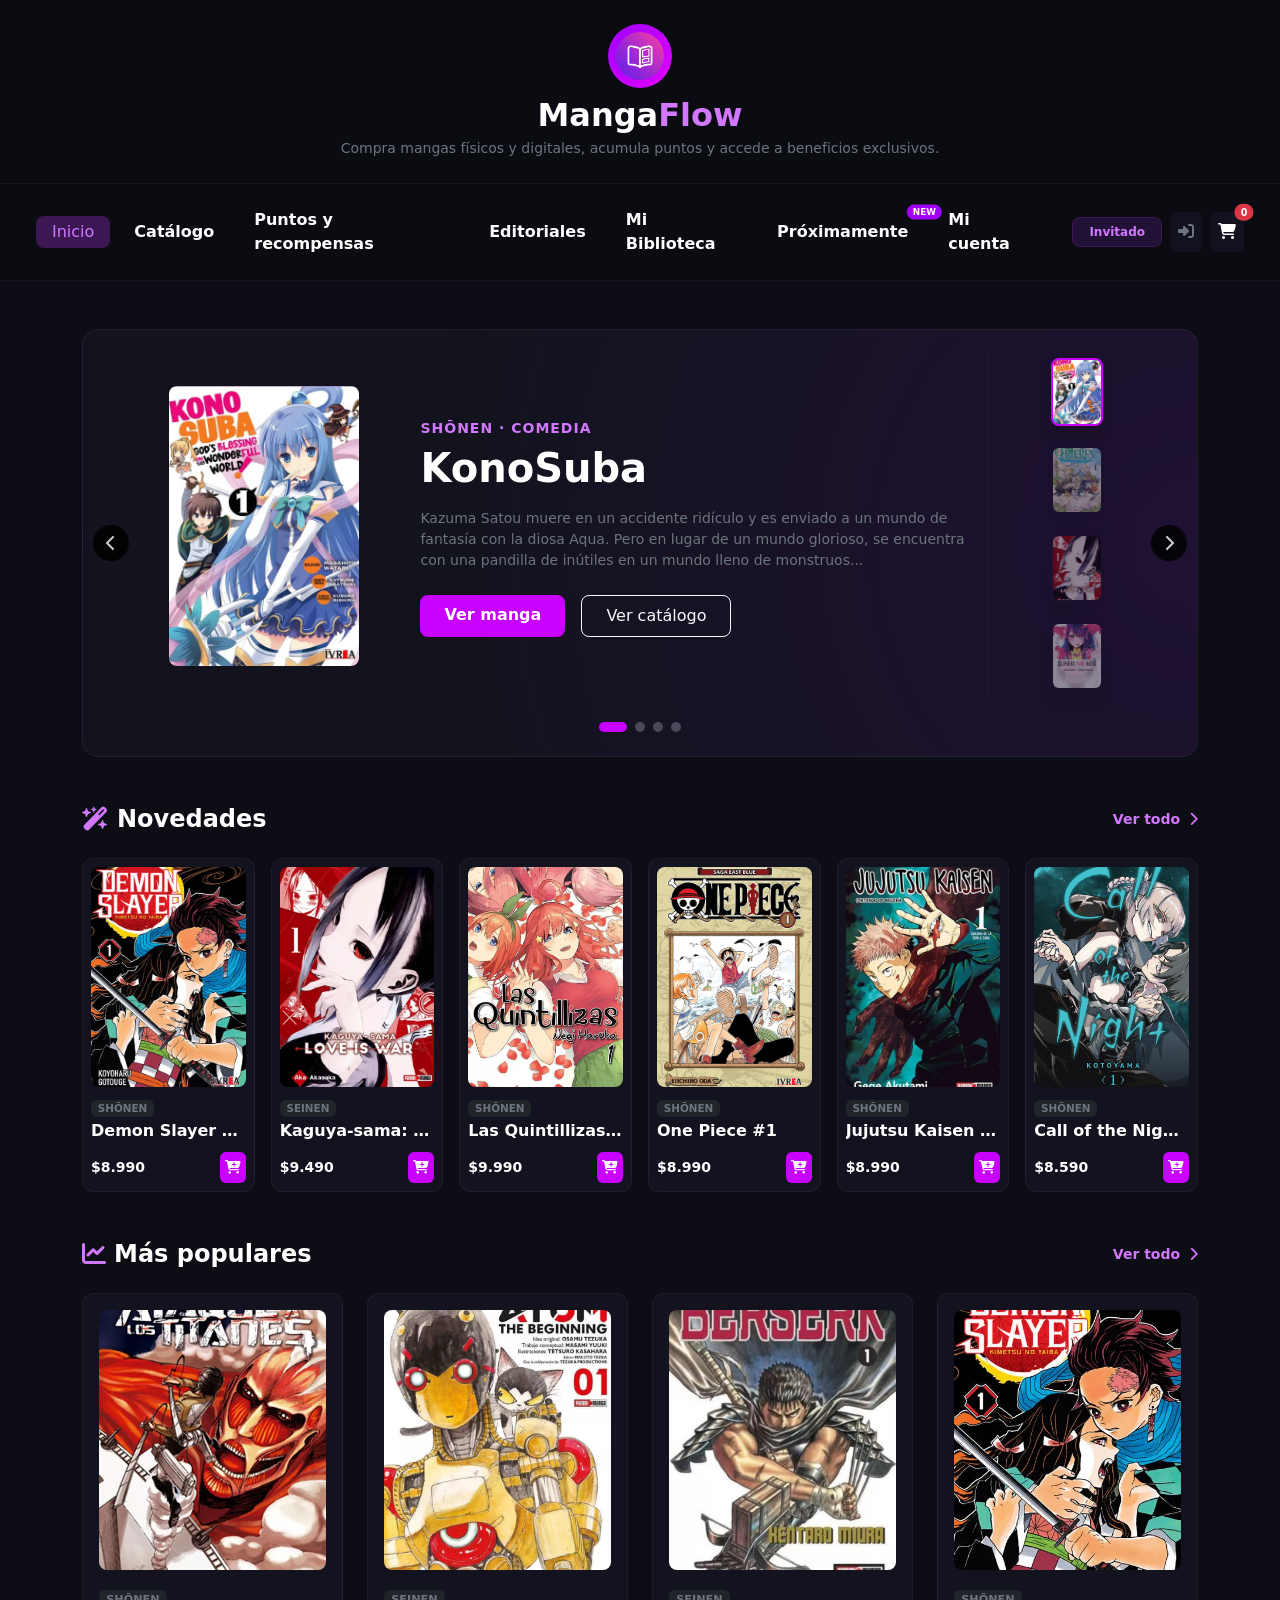
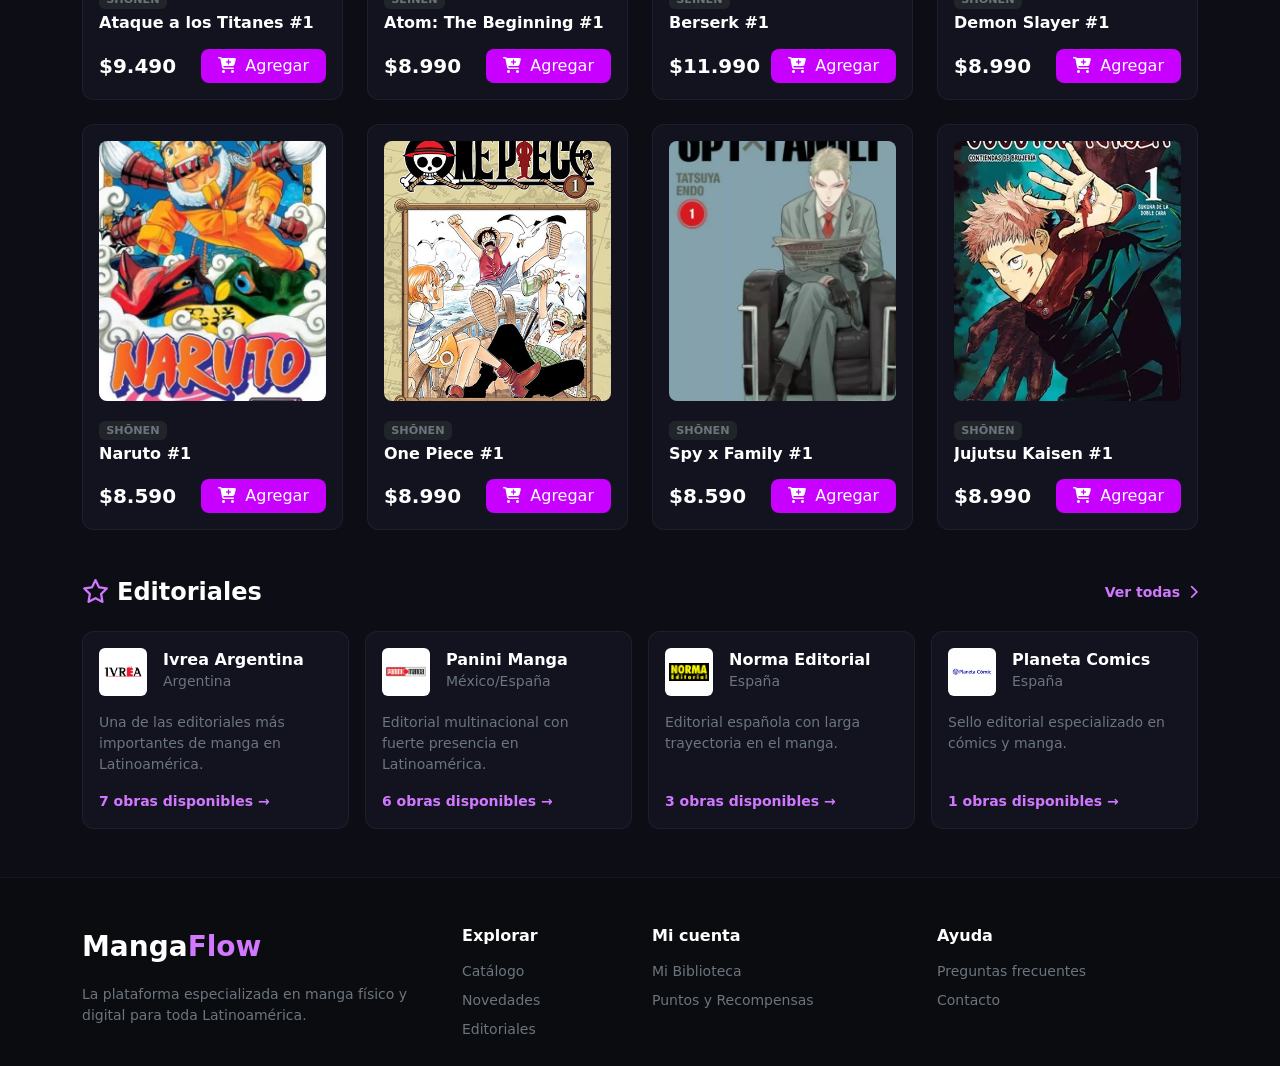
==== commit b042f790: "Agregar páginas de cuenta, perfil, próximamente y actualizar archivos" ====
--- a/index.html
+++ b/index.html
@@ -8,7 +8,7 @@
   <link rel="stylesheet" href="https://cdnjs.cloudflare.com/ajax/libs/font-awesome/6.5.1/css/all.min.css" />
   <link rel="stylesheet" href="styles.css" />
 </head>
-<body style="background-color: #0b0b12; color: #ffffff;">
+<body>
 
   <!-- Header Superior -->
   <header class="text-center py-4 border-bottom border-secondary border-opacity-10" style="background-color: #0b0b12;">
@@ -16,7 +16,7 @@
       <a href="index.html" class="text-decoration-none">
         <div class="d-flex justify-content-center align-items-center mb-2">
           <div class="rounded-circle p-3 d-inline-flex align-items-center justify-content-center" style="background: linear-gradient(135deg, #a100ff, #e100ff); width: 64px; height: 64px;">
-            <img src="images/logo/logoMangaFlow.png" alt="MangaFlow Logo" class="rounded-circle" style="width: 48px; height: 48px; object-fit: cover;" onerror="this.outerHTML='<i class=\'fa-solid fa-book-open text-white fs-3\'></i>';" />
+            <img src="images/logo/logoMangaFlow.png" alt="MangaFlow Logo" class="rounded-circle" style="width: 48px; height: 48px; object-fit: cover;" onerror="this.onerror=null; this.outerHTML='<i class=\'fa-solid fa-book-open text-white fs-3\'></i>';" />
           </div>
         </div>
         <h1 class="fs-2 fw-bold text-white mb-1">Manga<span style="color: #d178ff;">Flow</span></h1>
@@ -64,7 +64,7 @@
     
     <!-- Hero Banner (Carrusel) -->
     <div id="heroCarousel" class="carousel slide mb-5" data-bs-ride="carousel">
-      <div class="card-panel p-4 overflow-hidden position-relative" style="background: radial-gradient(circle at right, #1f1133 0%, #12131c 70%); border-radius: 16px; border: 1px solid rgba(255,255,255,0.08);">
+      <div class="card-panel p-4 overflow-hidden position-relative" style="background: radial-gradient(circle at right, #1f1133 0%, #12131c 70%); border-radius: 16px;">
         
         <button class="carousel-control-prev custom-carousel-btn" type="button" data-bs-target="#heroCarousel" data-bs-slide="prev">
           <i class="fa-solid fa-chevron-left"></i>
@@ -82,7 +82,7 @@
                 <div class="row align-items-center g-4">
                   <div class="col-md-4 text-center">
                     <a href="detalle-manga.html?id=106">
-                      <img src="images/carrusel/Konosuba_arg_01.jpg" alt="KonoSuba" class="img-fluid rounded-3 shadow" style="max-height: 280px; object-fit: cover;" onerror="this.src='https://via.placeholder.com/200x280?text=Konosuba';" />
+                      <img src="images/carrusel/Konosuba_arg_01.jpg" alt="KonoSuba" class="img-fluid rounded-3 shadow" style="max-height: 280px; object-fit: cover;" onerror="this.onerror=null; this.src='https://via.placeholder.com/200x280?text=KonoSuba';" />
                     </a>
                   </div>
                   <div class="col-md-8 text-white">
@@ -104,7 +104,7 @@
                 <div class="row align-items-center g-4">
                   <div class="col-md-4 text-center">
                     <a href="detalle-manga.html?id=102">
-                      <img src="images/carrusel/Frieren_01.jpg" alt="Frieren" class="img-fluid rounded-3 shadow" style="max-height: 280px; object-fit: cover;" onerror="this.src='https://via.placeholder.com/200x280?text=Frieren';" />
+                      <img src="images/carrusel/Frieren_01.jpg" alt="Frieren" class="img-fluid rounded-3 shadow" style="max-height: 280px; object-fit: cover;" onerror="this.onerror=null; this.src='https://via.placeholder.com/200x280?text=Frieren';" />
                     </a>
                   </div>
                   <div class="col-md-8 text-white">
@@ -126,7 +126,7 @@
                 <div class="row align-items-center g-4">
                   <div class="col-md-4 text-center">
                     <a href="detalle-manga.html?id=6">
-                      <img src="images/novedades/Kaguya_sama_arg_01.jpg" alt="Love is War" class="img-fluid rounded-3 shadow" style="max-height: 280px; object-fit: cover;" onerror="this.src='https://via.placeholder.com/200x280?text=Kaguya';" />
+                      <img src="images/novedades/Kaguya_sama_arg_01.jpg" alt="Love is War" class="img-fluid rounded-3 shadow" style="max-height: 280px; object-fit: cover;" onerror="this.onerror=null; this.src='https://via.placeholder.com/200x280?text=Love+Is+War';" />
                     </a>
                   </div>
                   <div class="col-md-8 text-white">
@@ -148,7 +148,7 @@
                 <div class="row align-items-center g-4">
                   <div class="col-md-4 text-center">
                     <a href="detalle-manga.html?id=107">
-                      <img src="images/carrusel/Oshi_no_ko_arg_01.jpg" alt="Oshi no Ko" class="img-fluid rounded-3 shadow" style="max-height: 280px; object-fit: cover;" onerror="this.src='https://via.placeholder.com/200x280?text=Oshi+no+Ko';" />
+                      <img src="images/carrusel/Oshi_no_ko_arg_01.jpg" alt="Oshi no Ko" class="img-fluid rounded-3 shadow" style="max-height: 280px; object-fit: cover;" onerror="this.onerror=null; this.src='https://via.placeholder.com/200x280?text=Oshi+no+Ko';" />
                     </a>
                   </div>
                   <div class="col-md-8 text-white">
@@ -170,16 +170,16 @@
 
           <div class="col-md-2 d-none d-md-flex flex-column gap-2 align-items-center border-start border-secondary border-opacity-10 ps-3">
             <button type="button" data-bs-target="#heroCarousel" data-bs-slide-to="0" class="btn p-1 text-center border-0 bg-transparent nav-thumb active">
-              <img src="images/carrusel/Konosuba_arg_01.jpg" class="rounded-3 shadow mb-1" style="width: 52px; height: 68px; object-fit: cover;" onerror="this.src='https://via.placeholder.com/52x68';" />
+              <img src="images/carrusel/Konosuba_arg_01.jpg" class="rounded-3 shadow mb-1" style="width: 52px; height: 68px; object-fit: cover;" onerror="this.onerror=null; this.src='https://via.placeholder.com/52x68?text=1';" />
             </button>
             <button type="button" data-bs-target="#heroCarousel" data-bs-slide-to="1" class="btn p-1 text-center border-0 bg-transparent nav-thumb">
-              <img src="images/carrusel/Frieren_01.jpg" class="rounded-3 shadow mb-1" style="width: 52px; height: 68px; object-fit: cover;" onerror="this.src='https://via.placeholder.com/52x68';" />
+              <img src="images/carrusel/Frieren_01.jpg" class="rounded-3 shadow mb-1" style="width: 52px; height: 68px; object-fit: cover;" onerror="this.onerror=null; this.src='https://via.placeholder.com/52x68?text=2';" />
             </button>
             <button type="button" data-bs-target="#heroCarousel" data-bs-slide-to="2" class="btn p-1 text-center border-0 bg-transparent nav-thumb">
-              <img src="images/novedades/Kaguya_sama_arg_01.jpg" class="rounded-3 shadow mb-1" style="width: 52px; height: 68px; object-fit: cover;" onerror="this.src='https://via.placeholder.com/52x68';" />
+              <img src="images/novedades/Kaguya_sama_arg_01.jpg" class="rounded-3 shadow mb-1" style="width: 52px; height: 68px; object-fit: cover;" onerror="this.onerror=null; this.src='https://via.placeholder.com/52x68?text=3';" />
             </button>
             <button type="button" data-bs-target="#heroCarousel" data-bs-slide-to="3" class="btn p-1 text-center border-0 bg-transparent nav-thumb">
-              <img src="images/carrusel/Oshi_no_ko_arg_01.jpg" class="rounded-3 shadow mb-1" style="width: 52px; height: 68px; object-fit: cover;" onerror="this.src='https://via.placeholder.com/52x68';" />
+              <img src="images/carrusel/Oshi_no_ko_arg_01.jpg" class="rounded-3 shadow mb-1" style="width: 52px; height: 68px; object-fit: cover;" onerror="this.onerror=null; this.src='https://via.placeholder.com/52x68?text=4';" />
             </button>
           </div>
 
@@ -198,7 +198,7 @@
     <!-- Novedades -->
     <section class="mb-5">
       <div class="d-flex justify-content-between align-items-center mb-4">
-        <h3 class="fw-bold text-white m-0 fs-4"><i class="fa-solid fa-wand-magic-sparkles me-2" style="color: #d178ff;"></i>Novedades</h3>
+        <h3 class="fw-bold text-white m-0 fs-4"><i class="fa-solid fa-wand-magic-sparkles text-accent me-2" style="color: #d178ff;"></i>Novedades</h3>
         <a href="catalogo/catalogo.html" class="text-decoration-none small fw-bold" style="color: #d178ff;">Ver todo <i class="fa-solid fa-chevron-right ms-1"></i></a>
       </div>
       <div id="novedades-grid" class="row row-cols-2 row-cols-md-3 row-cols-lg-6 g-3"></div>
@@ -207,7 +207,7 @@
     <!-- Populares -->
     <section class="mb-5">
       <div class="d-flex justify-content-between align-items-center mb-4">
-        <h3 class="fw-bold text-white m-0 fs-4"><i class="fa-solid fa-chart-line me-2" style="color: #d178ff;"></i>Más populares</h3>
+        <h3 class="fw-bold text-white m-0 fs-4"><i class="fa-solid fa-chart-line text-accent me-2" style="color: #d178ff;"></i>Más populares</h3>
         <a href="catalogo/catalogo.html" class="text-decoration-none small fw-bold" style="color: #d178ff;">Ver todo <i class="fa-solid fa-chevron-right ms-1"></i></a>
       </div>
       <div id="populares-grid" class="row row-cols-1 row-cols-sm-2 row-cols-md-4 g-4"></div>
@@ -216,16 +216,16 @@
     <!-- Editoriales -->
     <section id="editoriales" class="mb-5">
       <div class="d-flex justify-content-between align-items-center mb-4">
-        <h3 class="fw-bold text-white m-0 fs-4"><i class="fa-regular fa-star me-2" style="color: #d178ff;"></i>Editoriales</h3>
+        <h3 class="fw-bold text-white m-0 fs-4"><i class="fa-regular fa-star text-accent me-2" style="color: #d178ff;"></i>Editoriales</h3>
         <a href="editoriales/editoriales.html" class="text-decoration-none small fw-bold" style="color: #d178ff;">Ver todas <i class="fa-solid fa-chevron-right ms-1"></i></a>
       </div>
       
       <div class="row row-cols-1 row-cols-md-2 row-cols-lg-4 g-3">
         <div class="col">
-          <div class="card-panel p-3 h-100 d-flex flex-column justify-content-between" style="background-color: #12131f; border-radius: 12px; border: 1px solid rgba(255,255,255,0.05);">
+          <div class="card-panel p-3 h-100 d-flex flex-column justify-content-between">
             <div>
               <div class="d-flex align-items-center gap-3 mb-3">
-                <img src="images/editoriales/ivrea_argentina.png" alt="Ivrea" class="rounded" style="width: 48px; height: 48px; object-fit: contain; background: #fff; padding: 4px;" onerror="this.src='https://via.placeholder.com/48';" />
+                <img src="images/editoriales/ivrea_argentina.png" alt="Ivrea" class="rounded" style="width: 48px; height: 48px; object-fit: contain; background: #fff; padding: 4px;" onerror="this.onerror=null; this.src='https://via.placeholder.com/48?text=Ivrea';" />
                 <div>
                   <h6 class="text-white fw-bold mb-0">Ivrea Argentina</h6>
                   <span class="text-secondary small">Argentina</span>
@@ -238,10 +238,10 @@
         </div>
 
         <div class="col">
-          <div class="card-panel p-3 h-100 d-flex flex-column justify-content-between" style="background-color: #12131f; border-radius: 12px; border: 1px solid rgba(255,255,255,0.05);">
+          <div class="card-panel p-3 h-100 d-flex flex-column justify-content-between">
             <div>
               <div class="d-flex align-items-center gap-3 mb-3">
-                <img src="images/editoriales/panini_manga.jpg" alt="Panini" class="rounded" style="width: 48px; height: 48px; object-fit: contain; background: #fff; padding: 4px;" onerror="this.src='https://via.placeholder.com/48';" />
+                <img src="images/editoriales/panini_manga.jpg" alt="Panini" class="rounded" style="width: 48px; height: 48px; object-fit: contain; background: #fff; padding: 4px;" onerror="this.onerror=null; this.src='https://via.placeholder.com/48?text=Panini';" />
                 <div>
                   <h6 class="text-white fw-bold mb-0">Panini Manga</h6>
                   <span class="text-secondary small">México/España</span>
@@ -254,10 +254,10 @@
         </div>
 
         <div class="col">
-          <div class="card-panel p-3 h-100 d-flex flex-column justify-content-between" style="background-color: #12131f; border-radius: 12px; border: 1px solid rgba(255,255,255,0.05);">
+          <div class="card-panel p-3 h-100 d-flex flex-column justify-content-between">
             <div>
               <div class="d-flex align-items-center gap-3 mb-3">
-                <img src="images/editoriales/norma_editorial.png" alt="Norma" class="rounded" style="width: 48px; height: 48px; object-fit: contain; background: #fff; padding: 4px;" onerror="this.src='https://via.placeholder.com/48';" />
+                <img src="images/editoriales/norma_editorial.png" alt="Norma" class="rounded" style="width: 48px; height: 48px; object-fit: contain; background: #fff; padding: 4px;" onerror="this.onerror=null; this.src='https://via.placeholder.com/48?text=Norma';" />
                 <div>
                   <h6 class="text-white fw-bold mb-0">Norma Editorial</h6>
                   <span class="text-secondary small">España</span>
@@ -270,10 +270,10 @@
         </div>
 
         <div class="col">
-          <div class="card-panel p-3 h-100 d-flex flex-column justify-content-between" style="background-color: #12131f; border-radius: 12px; border: 1px solid rgba(255,255,255,0.05);">
+          <div class="card-panel p-3 h-100 d-flex flex-column justify-content-between">
             <div>
               <div class="d-flex align-items-center gap-3 mb-3">
-                <img src="images/editoriales/planeta_comics.png" alt="Planeta" class="rounded" style="width: 48px; height: 48px; object-fit: contain; background: #fff; padding: 4px;" onerror="this.src='https://via.placeholder.com/48';" />
+                <img src="images/editoriales/planeta_comics.png" alt="Planeta" class="rounded" style="width: 48px; height: 48px; object-fit: contain; background: #fff; padding: 4px;" onerror="this.onerror=null; this.src='https://via.placeholder.com/48?text=Planeta';" />
                 <div>
                   <h6 class="text-white fw-bold mb-0">Planeta Comics</h6>
                   <span class="text-secondary small">España</span>
@@ -303,25 +303,25 @@
         <div class="col-6 col-md-2">
           <h6 class="fw-bold text-white mb-3">Explorar</h6>
           <ul class="list-unstyled text-secondary small d-flex flex-column gap-2 mb-0">
-            <li><a href="catalogo/catalogo.html" class="text-secondary text-decoration-none">Catálogo</a></li>
-            <li><a href="#novedades-grid" class="text-secondary text-decoration-none">Novedades</a></li>
-            <li><a href="editoriales/editoriales.html" class="text-secondary text-decoration-none">Editoriales</a></li>
+            <li><a href="catalogo/catalogo.html" class="text-secondary text-decoration-none hover-white">Catálogo</a></li>
+            <li><a href="#novedades-grid" class="text-secondary text-decoration-none hover-white">Novedades</a></li>
+            <li><a href="editoriales/editoriales.html" class="text-secondary text-decoration-none hover-white">Editoriales</a></li>
           </ul>
         </div>
 
         <div class="col-6 col-md-3">
           <h6 class="fw-bold text-white mb-3">Mi cuenta</h6>
           <ul class="list-unstyled text-secondary small d-flex flex-column gap-2 mb-0">
-            <li><a href="biblioteca/biblioteca.html" class="text-secondary text-decoration-none">Mi Biblioteca</a></li>
-            <li><a href="puntos/puntos.html" class="text-secondary text-decoration-none">Puntos y Recompensas</a></li>
+            <li><a href="biblioteca/biblioteca.html" class="text-secondary text-decoration-none hover-white">Mi Biblioteca</a></li>
+            <li><a href="puntos/puntos.html" class="text-secondary text-decoration-none hover-white">Puntos y Recompensas</a></li>
           </ul>
         </div>
 
         <div class="col-12 col-md-3">
           <h6 class="fw-bold text-white mb-3">Ayuda</h6>
           <ul class="list-unstyled text-secondary small d-flex flex-column gap-2 mb-0">
-            <li><a href="#" class="text-secondary text-decoration-none">Preguntas frecuentes</a></li>
-            <li><a href="#" class="text-secondary text-decoration-none">Contacto</a></li>
+            <li><a href="#" class="text-secondary text-decoration-none hover-white">Preguntas frecuentes</a></li>
+            <li><a href="#" class="text-secondary text-decoration-none hover-white">Contacto</a></li>
           </ul>
         </div>
       </div>
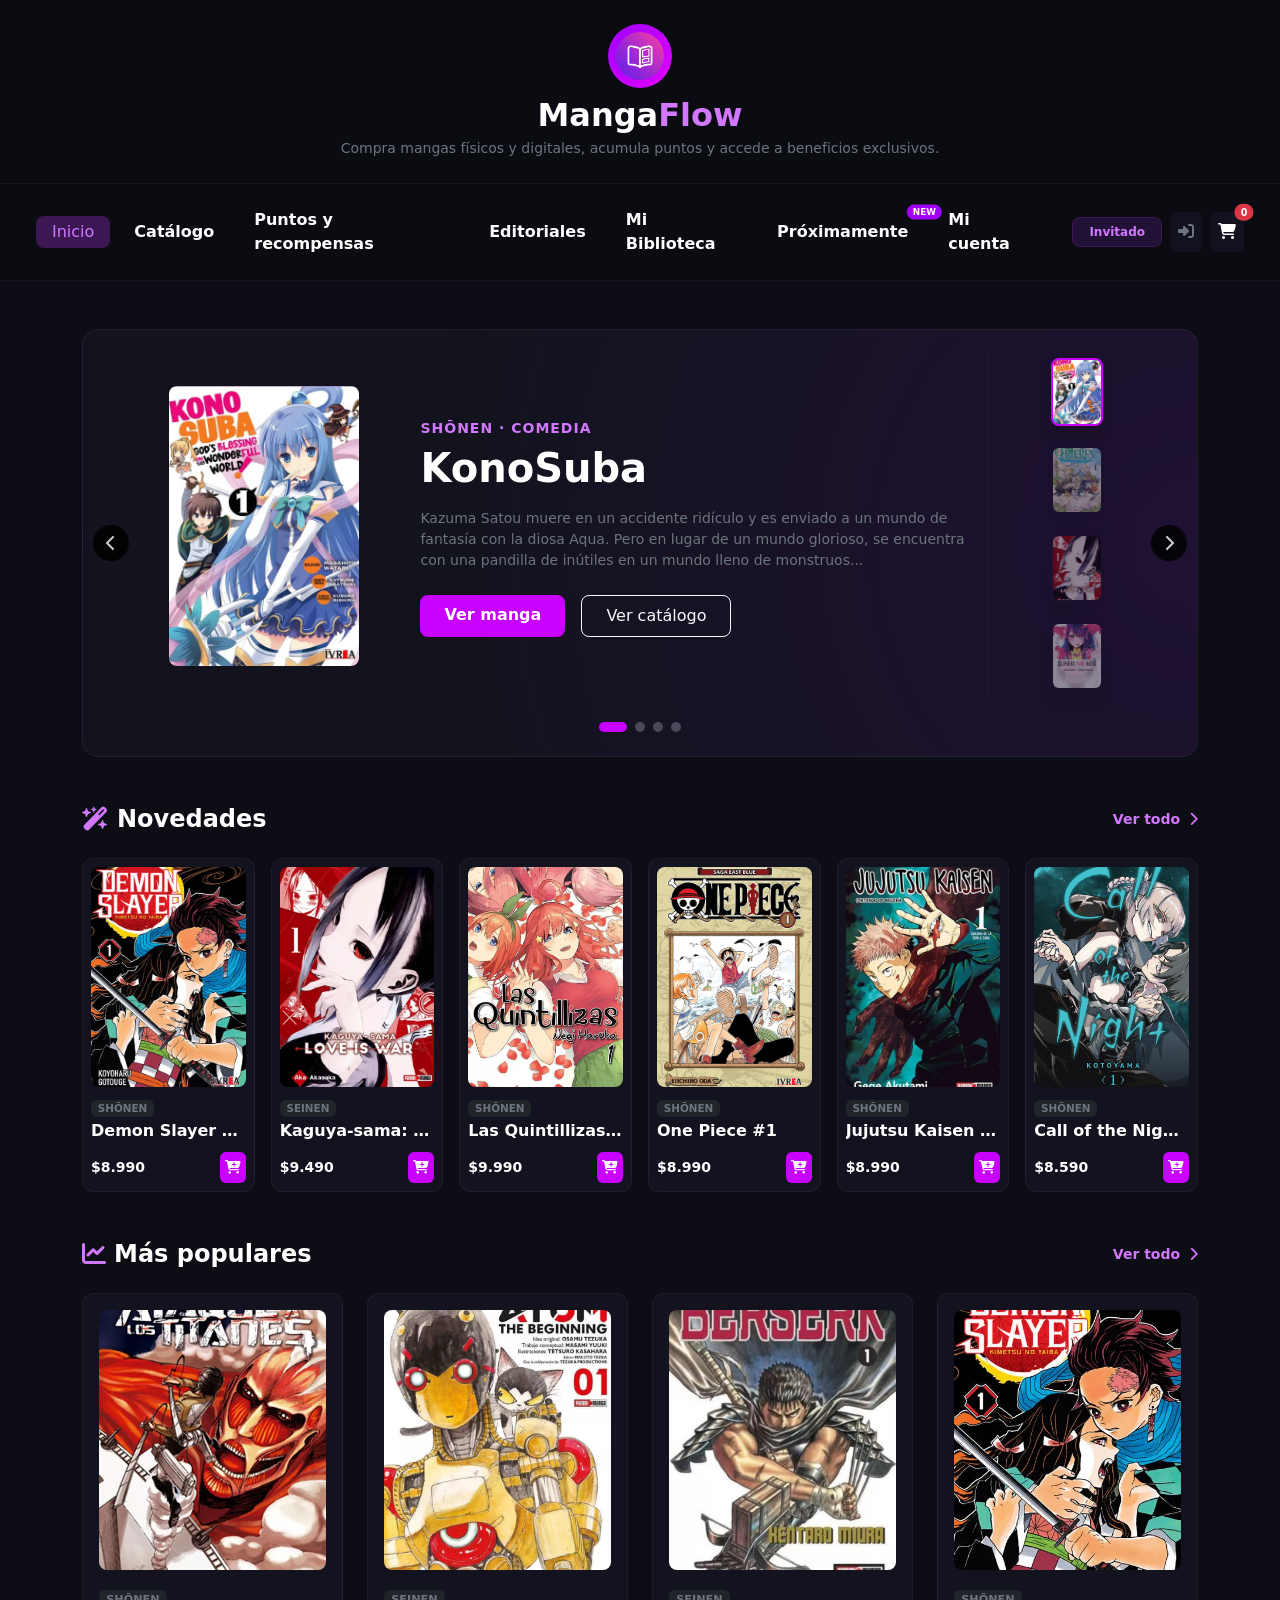
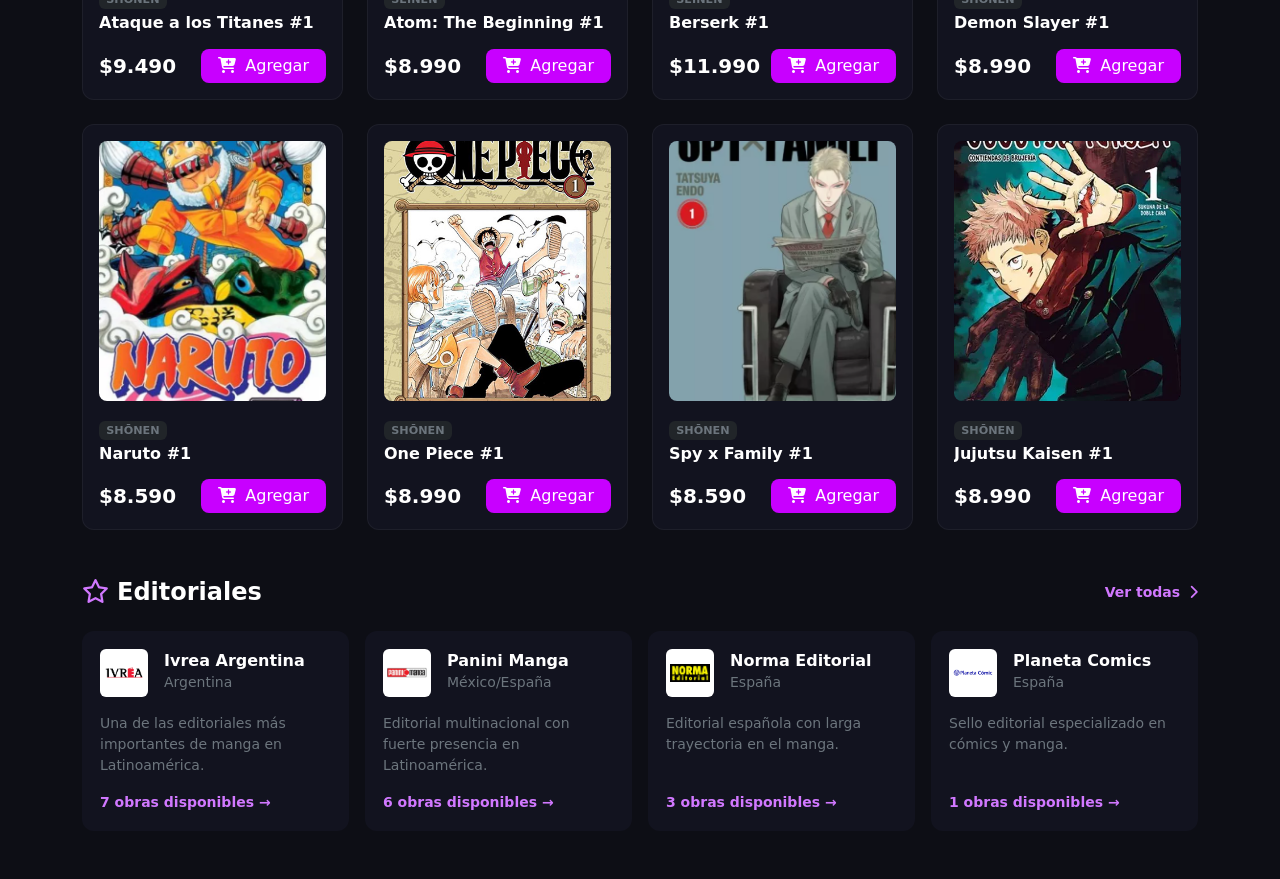
==== commit c6934797: "config editoriales" ====
--- a/index.html
+++ b/index.html
@@ -7,16 +7,30 @@
   <link href="https://cdn.jsdelivr.net/npm/bootstrap@5.3.3/dist/css/bootstrap.min.css" rel="stylesheet" />
   <link rel="stylesheet" href="https://cdnjs.cloudflare.com/ajax/libs/font-awesome/6.5.1/css/all.min.css" />
   <link rel="stylesheet" href="styles.css" />
+  <style>
+    /* Efecto hover interactivo para las tarjetas (tipo Figma) */
+    .interactive-card {
+      transition: all 0.3s ease-in-out;
+      border: 2px solid transparent !important;
+      cursor: pointer;
+    }
+    .interactive-card:hover {
+      border-color: #d178ff !important;
+      transform: translateY(-5px);
+      box-shadow: 0 8px 25px rgba(209, 120, 255, 0.25);
+      background-color: #161722 !important;
+    }
+  </style>
 </head>
 <body>
 
   <!-- Header Superior -->
   <header class="text-center py-4 border-bottom border-secondary border-opacity-10" style="background-color: #0b0b12;">
     <div class="container">
-      <a href="index.html" class="text-decoration-none">
+      <a href="./index.html" class="text-decoration-none">
         <div class="d-flex justify-content-center align-items-center mb-2">
           <div class="rounded-circle p-3 d-inline-flex align-items-center justify-content-center" style="background: linear-gradient(135deg, #a100ff, #e100ff); width: 64px; height: 64px;">
-            <img src="images/logo/logoMangaFlow.png" alt="MangaFlow Logo" class="rounded-circle" style="width: 48px; height: 48px; object-fit: cover;" onerror="this.onerror=null; this.outerHTML='<i class=\'fa-solid fa-book-open text-white fs-3\'></i>';" />
+            <img src="images/logo/logoMangaFlow.png" alt="MangaFlow Logo" class="rounded-circle" style="width: 48px; height: 48px; object-fit: cover;" onerror="this.outerHTML='<i class=\'fa-solid fa-book-open text-white fs-3\'></i>';" />
           </div>
         </div>
         <h1 class="fs-2 fw-bold text-white mb-1">Manga<span style="color: #d178ff;">Flow</span></h1>
@@ -28,30 +42,29 @@
   <!-- Navbar -->
   <nav class="navbar navbar-expand-lg navbar-dark border-bottom border-secondary border-opacity-10 px-4 py-3 sticky-top z-3" style="background-color: #0b0b12;">
     <div class="container-fluid justify-content-center">
-
       <button class="navbar-toggler" type="button" data-bs-toggle="collapse" data-bs-target="#navbarNav">
         <span class="navbar-toggler-icon"></span>
       </button>
 
       <div class="collapse navbar-collapse justify-content-center" id="navbarNav">
         <ul class="navbar-nav align-items-center gap-2 me-lg-4">
-          <li class="nav-item"><a class="nav-link active px-3 py-1 rounded-3" style="background-color: #3b1754; color: #d178ff !important;" href="index.html">Inicio</a></li>
-          <li class="nav-item"><a class="nav-link px-3 text-white fw-semibold" href="catalogo/catalogo.html">Catálogo</a></li>
-          <li class="nav-item"><a class="nav-link px-3 text-white fw-semibold" href="puntos/puntos.html">Puntos y recompensas</a></li>
-          <li class="nav-item"><a class="nav-link px-3 text-white fw-semibold" href="editoriales/editoriales.html">Editoriales</a></li>
-          <li class="nav-item"><a class="nav-link px-3 text-white fw-semibold" href="biblioteca/biblioteca.html">Mi Biblioteca</a></li>
+          <li class="nav-item"><a class="nav-link active px-3 py-1 rounded-3" style="background-color: #3b1754; color: #d178ff !important;" href="./index.html">Inicio</a></li>
+          <li class="nav-item"><a class="nav-link px-3 text-white fw-semibold" href="./catalogo/catalogo.html">Catálogo</a></li>
+          <li class="nav-item"><a class="nav-link px-3 text-white fw-semibold" href="./puntos/puntos.html">Puntos y recompensas</a></li>
+          <li class="nav-item"><a class="nav-link px-3 text-white fw-semibold" href="./editoriales/editoriales.html">Editoriales</a></li>
+          <li class="nav-item"><a class="nav-link px-3 text-white fw-semibold" href="./biblioteca/biblioteca.html">Mi Biblioteca</a></li>
           <li class="nav-item position-relative">
             <a class="nav-link px-3 text-white fw-semibold" href="#">Próximamente
               <span class="badge position-absolute top-0 start-100 translate-middle rounded-pill" style="font-size: 0.55rem; background-color: #a100ff;">NEW</span>
             </a>
           </li>
-          <li class="nav-item"><a class="nav-link px-3 text-white fw-semibold" href="login.html">Mi cuenta</a></li>
+          <li class="nav-item"><a class="nav-link px-3 text-white fw-semibold" href="./login.html">Mi cuenta</a></li>
         </ul>
 
         <div class="d-flex align-items-center gap-2 mt-3 mt-lg-0">
           <span id="user-badge" class="badge px-3 py-2 rounded-3" style="background-color: #231238; color: #d178ff; border: 1px solid #3b1754;">Invitado</span>
-          <a id="user-action-btn" href="login.html" class="btn btn-dark border-0 p-2 text-secondary" style="background-color: #12131f;"><i class="fa-solid fa-right-to-bracket"></i></a>
-          <a href="carrito.html" class="btn btn-dark border-0 p-2 text-white position-relative" style="background-color: #12131f;">
+          <a id="user-action-btn" href="./login.html" class="btn btn-dark border-0 p-2 text-secondary" style="background-color: #12131f;"><i class="fa-solid fa-right-to-bracket"></i></a>
+          <a href="./carrito.html" class="btn btn-dark border-0 p-2 text-white position-relative" style="background-color: #12131f;">
             <i class="fa-solid fa-cart-shopping"></i>
             <span id="cart-count" class="position-absolute top-0 start-100 translate-middle badge rounded-pill bg-danger" style="font-size: 0.6rem;">0</span>
           </a>
@@ -76,13 +89,12 @@
         <div class="row align-items-center g-4 px-md-4">
           <div class="col-md-10">
             <div class="carousel-inner">
-              
               <!-- Slide 1 -->
               <div class="carousel-item active">
                 <div class="row align-items-center g-4">
                   <div class="col-md-4 text-center">
-                    <a href="detalle-manga.html?id=106">
-                      <img src="images/carrusel/Konosuba_arg_01.jpg" alt="KonoSuba" class="img-fluid rounded-3 shadow" style="max-height: 280px; object-fit: cover;" onerror="this.onerror=null; this.src='https://via.placeholder.com/200x280?text=KonoSuba';" />
+                    <a href="./detalle-manga.html?id=106">
+                      <img src="images/carrusel/Konosuba_arg_01.jpg" alt="KonoSuba" class="img-fluid rounded-3 shadow" style="max-height: 280px; object-fit: cover;" onerror="this.src='images/placeholder_cover.jpg'" />
                     </a>
                   </div>
                   <div class="col-md-8 text-white">
@@ -92,8 +104,8 @@
                       Kazuma Satou muere en un accidente ridículo y es enviado a un mundo de fantasía con la diosa Aqua. Pero en lugar de un mundo glorioso, se encuentra con una pandilla de inútiles en un mundo lleno de monstruos...
                     </p>
                     <div class="d-flex gap-3">
-                      <a href="detalle-manga.html?id=106" class="btn px-4 py-2 text-white fw-bold" style="background: #c800ff; border: none; border-radius: 8px;">Ver manga</a>
-                      <a href="catalogo/catalogo.html" class="btn btn-outline-light px-4 py-2" style="border-radius: 8px;">Ver catálogo</a>
+                      <a href="./detalle-manga.html?id=106" class="btn px-4 py-2 text-white fw-bold" style="background: #c800ff; border: none; border-radius: 8px;">Ver manga</a>
+                      <a href="./catalogo/catalogo.html" class="btn btn-outline-light px-4 py-2" style="border-radius: 8px;">Ver catálogo</a>
                     </div>
                   </div>
                 </div>
@@ -103,19 +115,19 @@
               <div class="carousel-item">
                 <div class="row align-items-center g-4">
                   <div class="col-md-4 text-center">
-                    <a href="detalle-manga.html?id=102">
-                      <img src="images/carrusel/Frieren_01.jpg" alt="Frieren" class="img-fluid rounded-3 shadow" style="max-height: 280px; object-fit: cover;" onerror="this.onerror=null; this.src='https://via.placeholder.com/200x280?text=Frieren';" />
+                    <a href="./detalle-manga.html?id=102">
+                      <img src="images/carrusel/Frieren_01.jpg" alt="Frieren" class="img-fluid rounded-3 shadow" style="max-height: 280px; object-fit: cover;" onerror="this.src='images/placeholder_cover.jpg'" />
                     </a>
                   </div>
                   <div class="col-md-8 text-white">
                     <span class="text-uppercase fw-bold small" style="letter-spacing: 1px; color: #d178ff;">SHŌNEN · FANTASY</span>
                     <h2 class="display-6 fw-bold mt-1 mb-3">Frieren: Beyond Journey's End</h2>
                     <p class="text-secondary small mb-4">
-                      Frieren es una elfa que vivió el viaje que derrotó al Rey Demonio hace 50 años. Ahora, tras la muerte de sus compañeros humanos, emprende un nuevo viaje para entender qué significa para ella la vida y la conexión...
+                      Frieren es una elfa que vivió el viaje que derrotó al Rey Demonio hace 50 años. Ahora, tras la muerte de sus compañeros humanos, emprende un nuevo viaje...
                     </p>
                     <div class="d-flex gap-3">
-                      <a href="detalle-manga.html?id=102" class="btn px-4 py-2 text-white fw-bold" style="background: #c800ff; border: none; border-radius: 8px;">Ver manga</a>
-                      <a href="catalogo/catalogo.html" class="btn btn-outline-light px-4 py-2" style="border-radius: 8px;">Ver catálogo</a>
+                      <a href="./detalle-manga.html?id=102" class="btn px-4 py-2 text-white fw-bold" style="background: #c800ff; border: none; border-radius: 8px;">Ver manga</a>
+                      <a href="./catalogo/catalogo.html" class="btn btn-outline-light px-4 py-2" style="border-radius: 8px;">Ver catálogo</a>
                     </div>
                   </div>
                 </div>
@@ -125,8 +137,8 @@
               <div class="carousel-item">
                 <div class="row align-items-center g-4">
                   <div class="col-md-4 text-center">
-                    <a href="detalle-manga.html?id=6">
-                      <img src="images/novedades/Kaguya_sama_arg_01.jpg" alt="Love is War" class="img-fluid rounded-3 shadow" style="max-height: 280px; object-fit: cover;" onerror="this.onerror=null; this.src='https://via.placeholder.com/200x280?text=Love+Is+War';" />
+                    <a href="./detalle-manga.html?id=6">
+                      <img src="images/novedades/Kaguya_sama_arg_01.jpg" alt="Love is War" class="img-fluid rounded-3 shadow" style="max-height: 280px; object-fit: cover;" onerror="this.src='images/placeholder_cover.jpg'" />
                     </a>
                   </div>
                   <div class="col-md-8 text-white">
@@ -136,8 +148,8 @@
                       Dos mentes brillantes del consejo estudiantil están profundamente enamoradas, pero su orgullo desmedido convertirá el amor en una auténtica batalla mental...
                     </p>
                     <div class="d-flex gap-3">
-                      <a href="detalle-manga.html?id=6" class="btn px-4 py-2 text-white fw-bold" style="background: #c800ff; border: none; border-radius: 8px;">Ver manga</a>
-                      <a href="catalogo/catalogo.html" class="btn btn-outline-light px-4 py-2" style="border-radius: 8px;">Ver catálogo</a>
+                      <a href="./detalle-manga.html?id=6" class="btn px-4 py-2 text-white fw-bold" style="background: #c800ff; border: none; border-radius: 8px;">Ver manga</a>
+                      <a href="./catalogo/catalogo.html" class="btn btn-outline-light px-4 py-2" style="border-radius: 8px;">Ver catálogo</a>
                     </div>
                   </div>
                 </div>
@@ -147,8 +159,8 @@
               <div class="carousel-item">
                 <div class="row align-items-center g-4">
                   <div class="col-md-4 text-center">
-                    <a href="detalle-manga.html?id=107">
-                      <img src="images/carrusel/Oshi_no_ko_arg_01.jpg" alt="Oshi no Ko" class="img-fluid rounded-3 shadow" style="max-height: 280px; object-fit: cover;" onerror="this.onerror=null; this.src='https://via.placeholder.com/200x280?text=Oshi+no+Ko';" />
+                    <a href="./detalle-manga.html?id=107">
+                      <img src="images/carrusel/Oshi_no_ko_arg_01.jpg" alt="Oshi no Ko" class="img-fluid rounded-3 shadow" style="max-height: 280px; object-fit: cover;" onerror="this.src='images/placeholder_cover.jpg'" />
                     </a>
                   </div>
                   <div class="col-md-8 text-white">
@@ -158,8 +170,8 @@
                       Un médico ginecólogo y su paciente reencarnan como los hijos gemelos de su Idol favorita. Un vistazo crudo y atrapante al mundo del espectáculo...
                     </p>
                     <div class="d-flex gap-3">
-                      <a href="detalle-manga.html?id=107" class="btn px-4 py-2 text-white fw-bold" style="background: #c800ff; border: none; border-radius: 8px;">Ver manga</a>
-                      <a href="catalogo/catalogo.html" class="btn btn-outline-light px-4 py-2" style="border-radius: 8px;">Ver catálogo</a>
+                      <a href="./detalle-manga.html?id=107" class="btn px-4 py-2 text-white fw-bold" style="background: #c800ff; border: none; border-radius: 8px;">Ver manga</a>
+                      <a href="./catalogo/catalogo.html" class="btn btn-outline-light px-4 py-2" style="border-radius: 8px;">Ver catálogo</a>
                     </div>
                   </div>
                 </div>
@@ -170,16 +182,16 @@
 
           <div class="col-md-2 d-none d-md-flex flex-column gap-2 align-items-center border-start border-secondary border-opacity-10 ps-3">
             <button type="button" data-bs-target="#heroCarousel" data-bs-slide-to="0" class="btn p-1 text-center border-0 bg-transparent nav-thumb active">
-              <img src="images/carrusel/Konosuba_arg_01.jpg" class="rounded-3 shadow mb-1" style="width: 52px; height: 68px; object-fit: cover;" onerror="this.onerror=null; this.src='https://via.placeholder.com/52x68?text=1';" />
+              <img src="images/carrusel/Konosuba_arg_01.jpg" class="rounded-3 shadow mb-1" style="width: 52px; height: 68px; object-fit: cover;" onerror="this.src='images/placeholder_cover.jpg'" />
             </button>
             <button type="button" data-bs-target="#heroCarousel" data-bs-slide-to="1" class="btn p-1 text-center border-0 bg-transparent nav-thumb">
-              <img src="images/carrusel/Frieren_01.jpg" class="rounded-3 shadow mb-1" style="width: 52px; height: 68px; object-fit: cover;" onerror="this.onerror=null; this.src='https://via.placeholder.com/52x68?text=2';" />
+              <img src="images/carrusel/Frieren_01.jpg" class="rounded-3 shadow mb-1" style="width: 52px; height: 68px; object-fit: cover;" onerror="this.src='images/placeholder_cover.jpg'" />
             </button>
             <button type="button" data-bs-target="#heroCarousel" data-bs-slide-to="2" class="btn p-1 text-center border-0 bg-transparent nav-thumb">
-              <img src="images/novedades/Kaguya_sama_arg_01.jpg" class="rounded-3 shadow mb-1" style="width: 52px; height: 68px; object-fit: cover;" onerror="this.onerror=null; this.src='https://via.placeholder.com/52x68?text=3';" />
+              <img src="images/novedades/Kaguya_sama_arg_01.jpg" class="rounded-3 shadow mb-1" style="width: 52px; height: 68px; object-fit: cover;" onerror="this.src='images/placeholder_cover.jpg'" />
             </button>
             <button type="button" data-bs-target="#heroCarousel" data-bs-slide-to="3" class="btn p-1 text-center border-0 bg-transparent nav-thumb">
-              <img src="images/carrusel/Oshi_no_ko_arg_01.jpg" class="rounded-3 shadow mb-1" style="width: 52px; height: 68px; object-fit: cover;" onerror="this.onerror=null; this.src='https://via.placeholder.com/52x68?text=4';" />
+              <img src="images/carrusel/Oshi_no_ko_arg_01.jpg" class="rounded-3 shadow mb-1" style="width: 52px; height: 68px; object-fit: cover;" onerror="this.src='images/placeholder_cover.jpg'" />
             </button>
           </div>
 
@@ -199,7 +211,7 @@
     <section class="mb-5">
       <div class="d-flex justify-content-between align-items-center mb-4">
         <h3 class="fw-bold text-white m-0 fs-4"><i class="fa-solid fa-wand-magic-sparkles text-accent me-2" style="color: #d178ff;"></i>Novedades</h3>
-        <a href="catalogo/catalogo.html" class="text-decoration-none small fw-bold" style="color: #d178ff;">Ver todo <i class="fa-solid fa-chevron-right ms-1"></i></a>
+        <a href="./catalogo/catalogo.html" class="text-decoration-none small fw-bold" style="color: #d178ff;">Ver todo <i class="fa-solid fa-chevron-right ms-1"></i></a>
       </div>
       <div id="novedades-grid" class="row row-cols-2 row-cols-md-3 row-cols-lg-6 g-3"></div>
     </section>
@@ -208,7 +220,7 @@
     <section class="mb-5">
       <div class="d-flex justify-content-between align-items-center mb-4">
         <h3 class="fw-bold text-white m-0 fs-4"><i class="fa-solid fa-chart-line text-accent me-2" style="color: #d178ff;"></i>Más populares</h3>
-        <a href="catalogo/catalogo.html" class="text-decoration-none small fw-bold" style="color: #d178ff;">Ver todo <i class="fa-solid fa-chevron-right ms-1"></i></a>
+        <a href="./catalogo/catalogo.html" class="text-decoration-none small fw-bold" style="color: #d178ff;">Ver todo <i class="fa-solid fa-chevron-right ms-1"></i></a>
       </div>
       <div id="populares-grid" class="row row-cols-1 row-cols-sm-2 row-cols-md-4 g-4"></div>
     </section>
@@ -217,15 +229,17 @@
     <section id="editoriales" class="mb-5">
       <div class="d-flex justify-content-between align-items-center mb-4">
         <h3 class="fw-bold text-white m-0 fs-4"><i class="fa-regular fa-star text-accent me-2" style="color: #d178ff;"></i>Editoriales</h3>
-        <a href="editoriales/editoriales.html" class="text-decoration-none small fw-bold" style="color: #d178ff;">Ver todas <i class="fa-solid fa-chevron-right ms-1"></i></a>
+        <a href="./editoriales/editoriales.html" class="text-decoration-none small fw-bold" style="color: #d178ff;">Ver todas <i class="fa-solid fa-chevron-right ms-1"></i></a>
       </div>
       
       <div class="row row-cols-1 row-cols-md-2 row-cols-lg-4 g-3">
+        
+        <!-- Tarjeta Interactiva Editorial 1 -->
         <div class="col">
-          <div class="card-panel p-3 h-100 d-flex flex-column justify-content-between">
+          <div class="card-panel p-3 h-100 d-flex flex-column justify-content-between position-relative interactive-card">
             <div>
               <div class="d-flex align-items-center gap-3 mb-3">
-                <img src="images/editoriales/ivrea_argentina.png" alt="Ivrea" class="rounded" style="width: 48px; height: 48px; object-fit: contain; background: #fff; padding: 4px;" onerror="this.onerror=null; this.src='https://via.placeholder.com/48?text=Ivrea';" />
+                <img src="images/editoriales/ivrea_argentina.png" alt="Ivrea" class="rounded" style="width: 48px; height: 48px; object-fit: contain; background: #fff; padding: 4px;" onerror="this.src='images/logo/logoMangaFlow.png'" />
                 <div>
                   <h6 class="text-white fw-bold mb-0">Ivrea Argentina</h6>
                   <span class="text-secondary small">Argentina</span>
@@ -233,15 +247,17 @@
               </div>
               <p class="text-secondary small mb-3">Una de las editoriales más importantes de manga en Latinoamérica.</p>
             </div>
-            <a href="editoriales/editoriales.html" class="text-decoration-none small fw-bold" style="color: #d178ff;">7 obras disponibles &rarr;</a>
-          </div>
-        </div>
-
+            <!-- Uso de stretched-link para hacer toda la tarjeta clickeable y apuntar a editorialDetalle.html -->
+            <a href="./editoriales/editorialDetalle.html?id=ivrea" class="text-decoration-none small fw-bold stretched-link" style="color: #d178ff;">7 obras disponibles &rarr;</a>
+          </div>
+        </div>
+
+        <!-- Tarjeta Interactiva Editorial 2 -->
         <div class="col">
-          <div class="card-panel p-3 h-100 d-flex flex-column justify-content-between">
+          <div class="card-panel p-3 h-100 d-flex flex-column justify-content-between position-relative interactive-card">
             <div>
               <div class="d-flex align-items-center gap-3 mb-3">
-                <img src="images/editoriales/panini_manga.jpg" alt="Panini" class="rounded" style="width: 48px; height: 48px; object-fit: contain; background: #fff; padding: 4px;" onerror="this.onerror=null; this.src='https://via.placeholder.com/48?text=Panini';" />
+                <img src="images/editoriales/panini_manga.jpg" alt="Panini" class="rounded" style="width: 48px; height: 48px; object-fit: contain; background: #fff; padding: 4px;" onerror="this.src='images/logo/logoMangaFlow.png'" />
                 <div>
                   <h6 class="text-white fw-bold mb-0">Panini Manga</h6>
                   <span class="text-secondary small">México/España</span>
@@ -249,15 +265,16 @@
               </div>
               <p class="text-secondary small mb-3">Editorial multinacional con fuerte presencia en Latinoamérica.</p>
             </div>
-            <a href="editoriales/editoriales.html" class="text-decoration-none small fw-bold" style="color: #d178ff;">6 obras disponibles &rarr;</a>
-          </div>
-        </div>
-
+            <a href="./editoriales/editorialDetalle.html?id=panini" class="text-decoration-none small fw-bold stretched-link" style="color: #d178ff;">6 obras disponibles &rarr;</a>
+          </div>
+        </div>
+
+        <!-- Tarjeta Interactiva Editorial 3 -->
         <div class="col">
-          <div class="card-panel p-3 h-100 d-flex flex-column justify-content-between">
+          <div class="card-panel p-3 h-100 d-flex flex-column justify-content-between position-relative interactive-card">
             <div>
               <div class="d-flex align-items-center gap-3 mb-3">
-                <img src="images/editoriales/norma_editorial.png" alt="Norma" class="rounded" style="width: 48px; height: 48px; object-fit: contain; background: #fff; padding: 4px;" onerror="this.onerror=null; this.src='https://via.placeholder.com/48?text=Norma';" />
+                <img src="images/editoriales/norma_editorial.png" alt="Norma" class="rounded" style="width: 48px; height: 48px; object-fit: contain; background: #fff; padding: 4px;" onerror="this.src='images/logo/logoMangaFlow.png'" />
                 <div>
                   <h6 class="text-white fw-bold mb-0">Norma Editorial</h6>
                   <span class="text-secondary small">España</span>
@@ -265,15 +282,16 @@
               </div>
               <p class="text-secondary small mb-3">Editorial española con larga trayectoria en el manga.</p>
             </div>
-            <a href="editoriales/editoriales.html" class="text-decoration-none small fw-bold" style="color: #d178ff;">3 obras disponibles &rarr;</a>
-          </div>
-        </div>
-
+            <a href="./editoriales/editorialDetalle.html?id=norma" class="text-decoration-none small fw-bold stretched-link" style="color: #d178ff;">3 obras disponibles &rarr;</a>
+          </div>
+        </div>
+
+        <!-- Tarjeta Interactiva Editorial 4 -->
         <div class="col">
-          <div class="card-panel p-3 h-100 d-flex flex-column justify-content-between">
+          <div class="card-panel p-3 h-100 d-flex flex-column justify-content-between position-relative interactive-card">
             <div>
               <div class="d-flex align-items-center gap-3 mb-3">
-                <img src="images/editoriales/planeta_comics.png" alt="Planeta" class="rounded" style="width: 48px; height: 48px; object-fit: contain; background: #fff; padding: 4px;" onerror="this.onerror=null; this.src='https://via.placeholder.com/48?text=Planeta';" />
+                <img src="images/editoriales/planeta_comics.png" alt="Planeta" class="rounded" style="width: 48px; height: 48px; object-fit: contain; background: #fff; padding: 4px;" onerror="this.src='images/logo/logoMangaFlow.png'" />
                 <div>
                   <h6 class="text-white fw-bold mb-0">Planeta Comics</h6>
                   <span class="text-secondary small">España</span>
@@ -281,52 +299,14 @@
               </div>
               <p class="text-secondary small mb-3">Sello editorial especializado en cómics y manga.</p>
             </div>
-            <a href="editoriales/editoriales.html" class="text-decoration-none small fw-bold" style="color: #d178ff;">1 obras disponibles &rarr;</a>
-          </div>
-        </div>
+            <a href="./editoriales/editorialDetalle.html?id=planeta" class="text-decoration-none small fw-bold stretched-link" style="color: #d178ff;">1 obras disponibles &rarr;</a>
+          </div>
+        </div>
+
       </div>
     </section>
 
   </div>
-
-  <!-- Footer -->
-  <footer class="footer-custom border-top border-secondary border-opacity-10 mt-5 pt-5 pb-4" style="background-color: #0b0c10;">
-    <div class="container">
-      <div class="row g-4">
-        <div class="col-12 col-md-4">
-          <a class="brand-logo d-flex align-items-center gap-2 text-decoration-none mb-3" href="index.html">
-            <span class="fs-3 fw-bold text-white">Manga<span style="color: #d178ff;">Flow</span></span>
-          </a>
-          <p class="text-secondary small pe-md-4">La plataforma especializada en manga físico y digital para toda Latinoamérica.</p>
-        </div>
-
-        <div class="col-6 col-md-2">
-          <h6 class="fw-bold text-white mb-3">Explorar</h6>
-          <ul class="list-unstyled text-secondary small d-flex flex-column gap-2 mb-0">
-            <li><a href="catalogo/catalogo.html" class="text-secondary text-decoration-none hover-white">Catálogo</a></li>
-            <li><a href="#novedades-grid" class="text-secondary text-decoration-none hover-white">Novedades</a></li>
-            <li><a href="editoriales/editoriales.html" class="text-secondary text-decoration-none hover-white">Editoriales</a></li>
-          </ul>
-        </div>
-
-        <div class="col-6 col-md-3">
-          <h6 class="fw-bold text-white mb-3">Mi cuenta</h6>
-          <ul class="list-unstyled text-secondary small d-flex flex-column gap-2 mb-0">
-            <li><a href="biblioteca/biblioteca.html" class="text-secondary text-decoration-none hover-white">Mi Biblioteca</a></li>
-            <li><a href="puntos/puntos.html" class="text-secondary text-decoration-none hover-white">Puntos y Recompensas</a></li>
-          </ul>
-        </div>
-
-        <div class="col-12 col-md-3">
-          <h6 class="fw-bold text-white mb-3">Ayuda</h6>
-          <ul class="list-unstyled text-secondary small d-flex flex-column gap-2 mb-0">
-            <li><a href="#" class="text-secondary text-decoration-none hover-white">Preguntas frecuentes</a></li>
-            <li><a href="#" class="text-secondary text-decoration-none hover-white">Contacto</a></li>
-          </ul>
-        </div>
-      </div>
-    </div>
-  </footer>
 
   <script src="https://cdn.jsdelivr.net/npm/bootstrap@5.3.3/dist/js/bootstrap.bundle.min.js"></script>
   <script src="main.js"></script>
--- a/styles.css
+++ b/styles.css
@@ -13,7 +13,7 @@
   font-family: system-ui, -apple-system, "Segoe UI", Roboto, "Helvetica Neue", Arial, sans-serif;
 }
 
-/* Card General */
+/*Card*/
 .card-panel {
   background-color: #12131f;
   border-radius: 12px;
@@ -53,7 +53,7 @@
 .carousel-control-prev.custom-carousel-btn { left: 10px; }
 .carousel-control-next.custom-carousel-btn { right: 10px; }
 
-/* Indicadores */
+/*Indicadores*/
 .custom-indicators button {
   width: 10px !important;
   height: 10px !important;
@@ -71,7 +71,7 @@
   background-color: #c800ff !important;
 }
 
-/* Miniaturas */
+/*Mini*/
 .nav-thumb img {
   border: 2px solid transparent;
   transition: all 0.2s ease;
@@ -85,7 +85,7 @@
   opacity: 1;
 }
 
-/* Cards de productos */
+/*Cards*/
 .product-card {
   background-color: #12131f;
   border: 1px solid rgba(255, 255, 255, 0.05);
@@ -99,7 +99,7 @@
   box-shadow: 0 8px 24px rgba(0, 0, 0, 0.4);
 }
 
-/* Estilos Puntos */
+/*Estilos*/
 .bg-magenta {
   background-color: #c026d3 !important;
 }
@@ -234,4 +234,140 @@
 }
 
 .divider-o::before { margin-right: 0.75em; }
-.divider-o::after { margin-left: 0.75em; }+.divider-o::after { margin-left: 0.75em; }
+
+/* Estilos adicionales para la vista Próximamente y la tipografía */
+.extra-small {
+  font-size: 0.75rem;
+}
+
+.leading-relaxed {
+  line-height: 1.6;
+}
+
+.bg-white-5 {
+  background-color: rgba(255, 255, 255, 0.05);
+}
+
+.transition-all {
+  transition: all 0.2s ease-in-out;
+}
+
+form input:focus, form textarea:focus {
+  outline: none !important;
+  box-shadow: 0 0 0 2px rgba(192, 38, 211, 0.4) !important;
+}
+
+/* Paleta de Colores y Variables */
+:root {
+  --bg-dark-main: #090a12;
+  --bg-card-dark: #12131f;
+  --accent-magenta: #c026d3;
+  --accent-magenta-hover: #a21caf;
+  --accent-purple-light: #d178ff;
+  --text-muted-custom: #676767;
+}
+
+body.bg-dark-app {
+  background-color: var(--bg-dark-main) !important;
+  font-family: system-ui, -apple-system, "Segoe UI", Roboto, "Helvetica Neue", Arial, sans-serif;
+  color: #ffffff;
+}
+
+/* Tipografía y Utilitarios */
+.extra-small {
+  font-size: 0.75rem;
+}
+
+.shrink-0 {
+  flex-shrink: 0;
+}
+
+.hover-white:hover {
+  color: #ffffff !important;
+  transition: color 0.2s ease;
+}
+
+.hover-danger:hover {
+  color: #ef4444 !important;
+  transition: color 0.2s ease;
+}
+
+.bg-purple-badge {
+  background-color: rgba(192, 38, 211, 0.2);
+  color: var(--accent-magenta);
+}
+
+/* Botones Magenta */
+.btn-magenta {
+  background-color: var(--accent-magenta);
+  color: #ffffff;
+  border: none;
+  transition: background-color 0.2s ease, transform 0.1s ease;
+}
+
+.btn-magenta:hover {
+  background-color: var(--accent-magenta-hover);
+  color: #ffffff;
+}
+
+.btn-magenta:active {
+  transform: scale(0.98);
+}
+
+/* Card de Productos */
+.cart-item-card {
+  transition: background-color 0.2s ease;
+}
+
+.cart-item-card:hover {
+  background-color: #171828 !important;
+}
+
+/* Personalización del Input Range (Slider de Puntos Magenta) */
+input[type="range"].custom-range {
+  -webkit-appearance: none;
+  appearance: none;
+  width: 100%;
+  height: 6px;
+  background: rgba(255, 255, 255, 0.1);
+  border-radius: 5px;
+  outline: none;
+}
+
+input[type="range"].custom-range::-webkit-slider-thumb {
+  -webkit-appearance: none;
+  appearance: none;
+  width: 16px;
+  height: 16px;
+  border-radius: 50%;
+  background: var(--accent-magenta);
+  cursor: pointer;
+  transition: transform 0.15s ease-in-out;
+}
+
+input[type="range"].custom-range::-webkit-slider-thumb:hover {
+  transform: scale(1.2);
+}
+
+input[type="range"].custom-range::-moz-range-thumb {
+  width: 16px;
+  height: 16px;
+  border-radius: 50%;
+  background: var(--accent-magenta);
+  border: none;
+  cursor: pointer;
+}
+
+/* Modal Boleta Personalizada */
+#boletaModal .modal-content {
+  border: 1px solid rgba(255, 255, 255, 0.1) !important;
+}
+
+.space-y-2 > * + * {
+  margin-top: 0.5rem;
+}
+
+.space-y-3 > * + * {
+  margin-top: 0.75rem;
+}
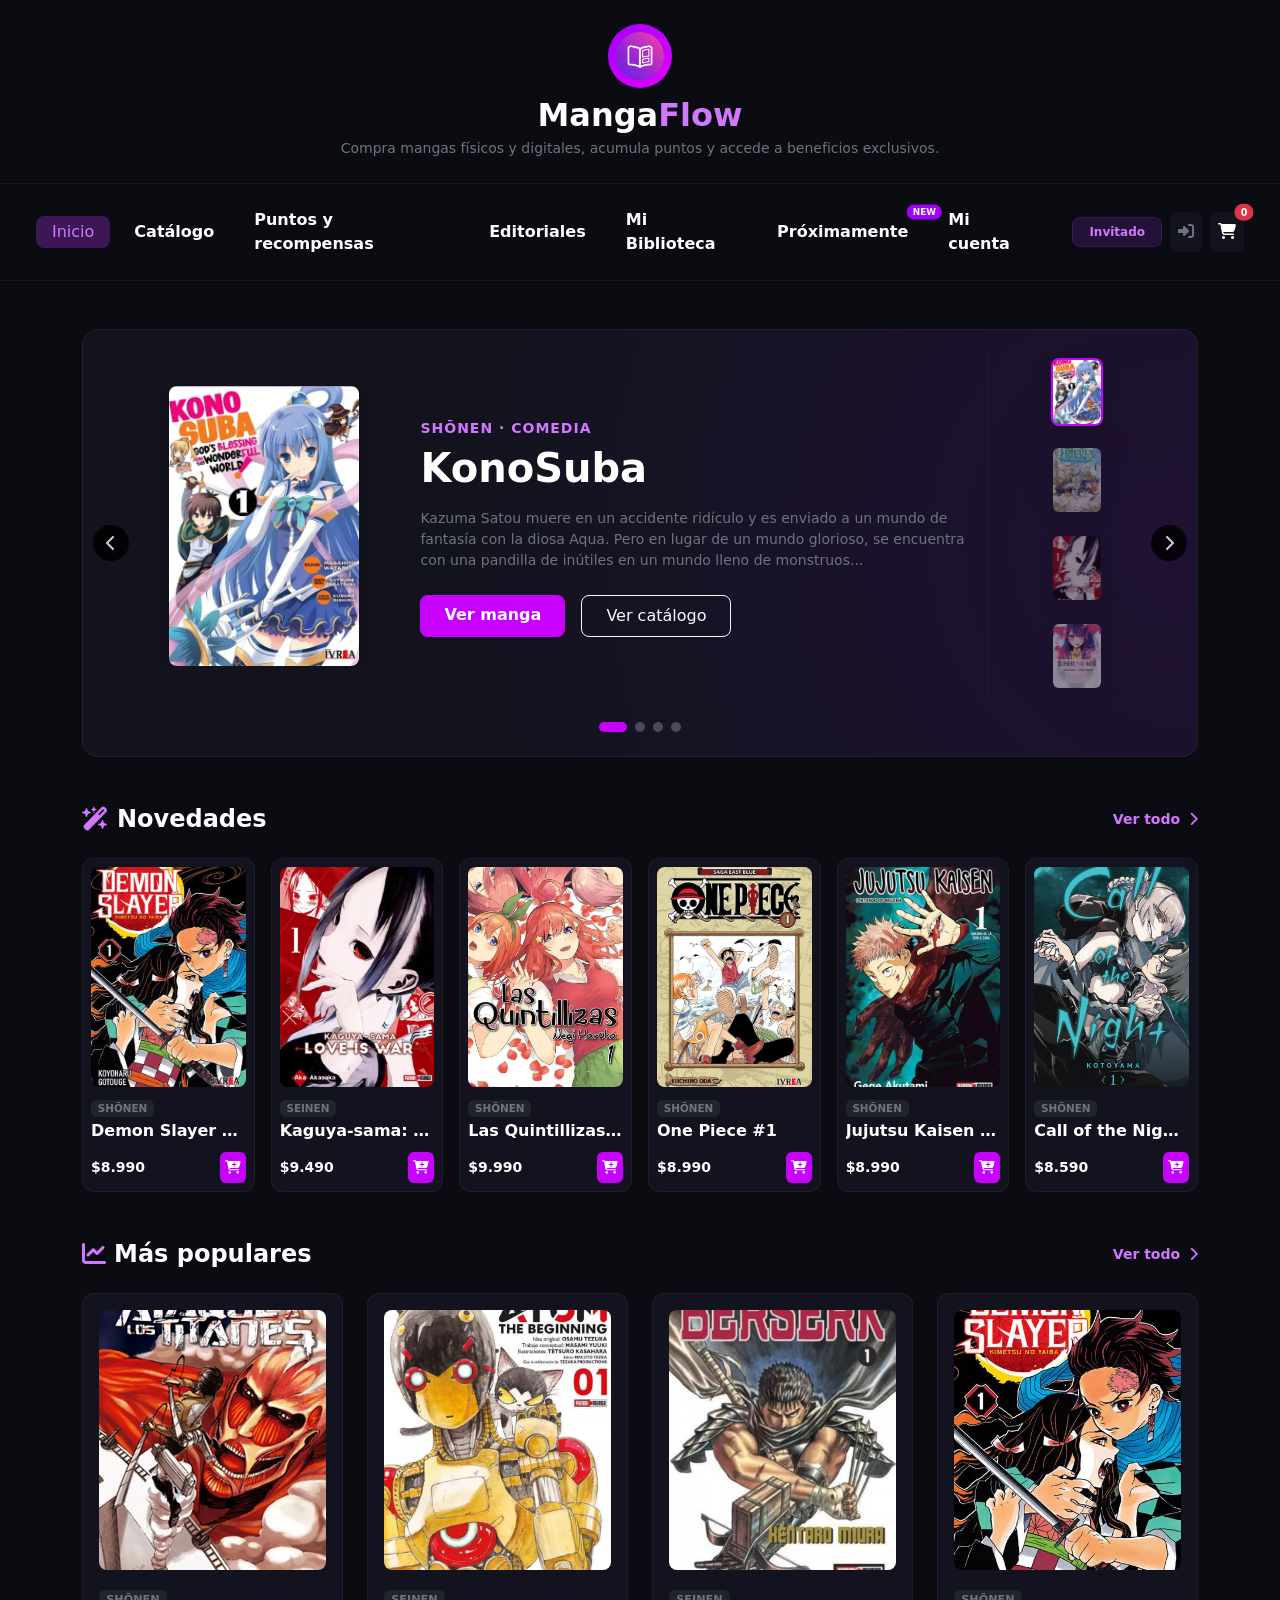
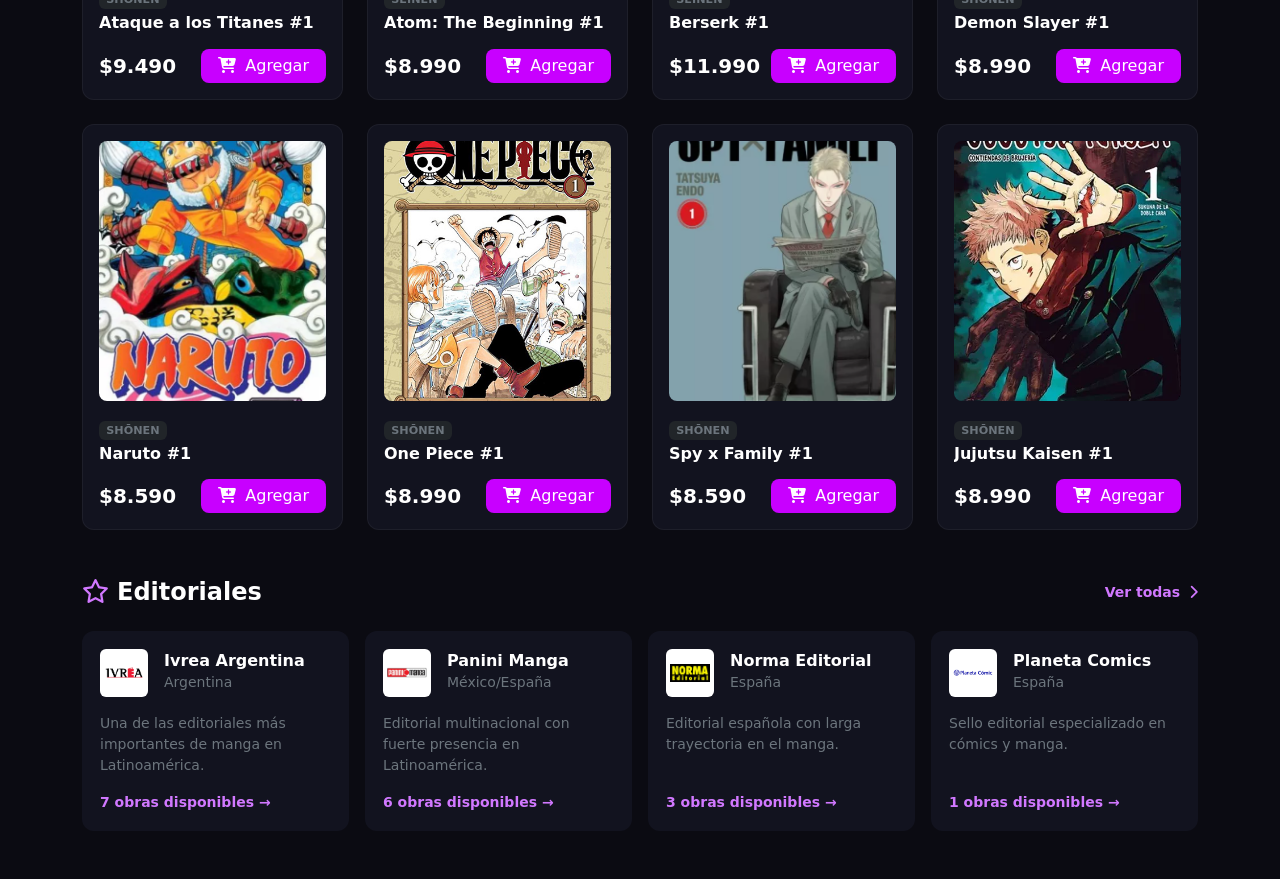
==== commit a37bf8b8: "Actualización de editoriales" ====
--- a/index.html
+++ b/index.html
@@ -8,7 +8,7 @@
   <link rel="stylesheet" href="https://cdnjs.cloudflare.com/ajax/libs/font-awesome/6.5.1/css/all.min.css" />
   <link rel="stylesheet" href="styles.css" />
   <style>
-    /* Efecto hover interactivo para las tarjetas (tipo Figma) */
+    
     .interactive-card {
       transition: all 0.3s ease-in-out;
       border: 2px solid transparent !important;
@@ -24,7 +24,7 @@
 </head>
 <body>
 
-  <!-- Header Superior -->
+  
   <header class="text-center py-4 border-bottom border-secondary border-opacity-10" style="background-color: #0b0b12;">
     <div class="container">
       <a href="./index.html" class="text-decoration-none">
@@ -39,7 +39,7 @@
     </div>
   </header>
 
-  <!-- Navbar -->
+  
   <nav class="navbar navbar-expand-lg navbar-dark border-bottom border-secondary border-opacity-10 px-4 py-3 sticky-top z-3" style="background-color: #0b0b12;">
     <div class="container-fluid justify-content-center">
       <button class="navbar-toggler" type="button" data-bs-toggle="collapse" data-bs-target="#navbarNav">
@@ -75,7 +75,7 @@
 
   <div class="container my-5">
     
-    <!-- Hero Banner (Carrusel) -->
+    
     <div id="heroCarousel" class="carousel slide mb-5" data-bs-ride="carousel">
       <div class="card-panel p-4 overflow-hidden position-relative" style="background: radial-gradient(circle at right, #1f1133 0%, #12131c 70%); border-radius: 16px;">
         
@@ -89,7 +89,7 @@
         <div class="row align-items-center g-4 px-md-4">
           <div class="col-md-10">
             <div class="carousel-inner">
-              <!-- Slide 1 -->
+              
               <div class="carousel-item active">
                 <div class="row align-items-center g-4">
                   <div class="col-md-4 text-center">
@@ -111,7 +111,7 @@
                 </div>
               </div>
 
-              <!-- Slide 2 -->
+              
               <div class="carousel-item">
                 <div class="row align-items-center g-4">
                   <div class="col-md-4 text-center">
@@ -133,7 +133,7 @@
                 </div>
               </div>
 
-              <!-- Slide 3 -->
+              
               <div class="carousel-item">
                 <div class="row align-items-center g-4">
                   <div class="col-md-4 text-center">
@@ -155,7 +155,7 @@
                 </div>
               </div>
 
-              <!-- Slide 4 -->
+              
               <div class="carousel-item">
                 <div class="row align-items-center g-4">
                   <div class="col-md-4 text-center">
@@ -207,7 +207,7 @@
       </div>
     </div>
 
-    <!-- Novedades -->
+    
     <section class="mb-5">
       <div class="d-flex justify-content-between align-items-center mb-4">
         <h3 class="fw-bold text-white m-0 fs-4"><i class="fa-solid fa-wand-magic-sparkles text-accent me-2" style="color: #d178ff;"></i>Novedades</h3>
@@ -216,7 +216,7 @@
       <div id="novedades-grid" class="row row-cols-2 row-cols-md-3 row-cols-lg-6 g-3"></div>
     </section>
 
-    <!-- Populares -->
+    
     <section class="mb-5">
       <div class="d-flex justify-content-between align-items-center mb-4">
         <h3 class="fw-bold text-white m-0 fs-4"><i class="fa-solid fa-chart-line text-accent me-2" style="color: #d178ff;"></i>Más populares</h3>
@@ -225,7 +225,7 @@
       <div id="populares-grid" class="row row-cols-1 row-cols-sm-2 row-cols-md-4 g-4"></div>
     </section>
 
-    <!-- Editoriales -->
+    
     <section id="editoriales" class="mb-5">
       <div class="d-flex justify-content-between align-items-center mb-4">
         <h3 class="fw-bold text-white m-0 fs-4"><i class="fa-regular fa-star text-accent me-2" style="color: #d178ff;"></i>Editoriales</h3>
@@ -234,7 +234,7 @@
       
       <div class="row row-cols-1 row-cols-md-2 row-cols-lg-4 g-3">
         
-        <!-- Tarjeta Interactiva Editorial 1 -->
+        
         <div class="col">
           <div class="card-panel p-3 h-100 d-flex flex-column justify-content-between position-relative interactive-card">
             <div>
@@ -247,12 +247,12 @@
               </div>
               <p class="text-secondary small mb-3">Una de las editoriales más importantes de manga en Latinoamérica.</p>
             </div>
-            <!-- Uso de stretched-link para hacer toda la tarjeta clickeable y apuntar a editorialDetalle.html -->
+            
             <a href="./editoriales/editorialDetalle.html?id=ivrea" class="text-decoration-none small fw-bold stretched-link" style="color: #d178ff;">7 obras disponibles &rarr;</a>
           </div>
         </div>
 
-        <!-- Tarjeta Interactiva Editorial 2 -->
+        
         <div class="col">
           <div class="card-panel p-3 h-100 d-flex flex-column justify-content-between position-relative interactive-card">
             <div>
@@ -269,7 +269,7 @@
           </div>
         </div>
 
-        <!-- Tarjeta Interactiva Editorial 3 -->
+        
         <div class="col">
           <div class="card-panel p-3 h-100 d-flex flex-column justify-content-between position-relative interactive-card">
             <div>
@@ -286,7 +286,7 @@
           </div>
         </div>
 
-        <!-- Tarjeta Interactiva Editorial 4 -->
+        
         <div class="col">
           <div class="card-panel p-3 h-100 d-flex flex-column justify-content-between position-relative interactive-card">
             <div>
--- a/styles.css
+++ b/styles.css
@@ -13,7 +13,7 @@
   font-family: system-ui, -apple-system, "Segoe UI", Roboto, "Helvetica Neue", Arial, sans-serif;
 }
 
-/*Card*/
+
 .card-panel {
   background-color: #12131f;
   border-radius: 12px;
@@ -28,7 +28,7 @@
   color: #ffffff !important;
 }
 
-/* Carrusel */
+
 .custom-carousel-btn {
   width: 36px;
   height: 36px;
@@ -53,7 +53,7 @@
 .carousel-control-prev.custom-carousel-btn { left: 10px; }
 .carousel-control-next.custom-carousel-btn { right: 10px; }
 
-/*Indicadores*/
+
 .custom-indicators button {
   width: 10px !important;
   height: 10px !important;
@@ -71,7 +71,7 @@
   background-color: #c800ff !important;
 }
 
-/*Mini*/
+
 .nav-thumb img {
   border: 2px solid transparent;
   transition: all 0.2s ease;
@@ -85,7 +85,7 @@
   opacity: 1;
 }
 
-/*Cards*/
+
 .product-card {
   background-color: #12131f;
   border: 1px solid rgba(255, 255, 255, 0.05);
@@ -99,7 +99,7 @@
   box-shadow: 0 8px 24px rgba(0, 0, 0, 0.4);
 }
 
-/*Estilos*/
+
 .bg-magenta {
   background-color: #c026d3 !important;
 }
@@ -137,7 +137,7 @@
   background-color: #090a12;
 }
 
-/* Layout de Login */
+
 body.login-body {
   background-color: var(--bg-main);
   min-height: 100vh;
@@ -236,7 +236,7 @@
 .divider-o::before { margin-right: 0.75em; }
 .divider-o::after { margin-left: 0.75em; }
 
-/* Estilos adicionales para la vista Próximamente y la tipografía */
+
 .extra-small {
   font-size: 0.75rem;
 }
@@ -258,7 +258,7 @@
   box-shadow: 0 0 0 2px rgba(192, 38, 211, 0.4) !important;
 }
 
-/* Paleta de Colores y Variables */
+
 :root {
   --bg-dark-main: #090a12;
   --bg-card-dark: #12131f;
@@ -274,7 +274,7 @@
   color: #ffffff;
 }
 
-/* Tipografía y Utilitarios */
+
 .extra-small {
   font-size: 0.75rem;
 }
@@ -298,7 +298,7 @@
   color: var(--accent-magenta);
 }
 
-/* Botones Magenta */
+
 .btn-magenta {
   background-color: var(--accent-magenta);
   color: #ffffff;
@@ -315,7 +315,7 @@
   transform: scale(0.98);
 }
 
-/* Card de Productos */
+
 .cart-item-card {
   transition: background-color 0.2s ease;
 }
@@ -324,7 +324,7 @@
   background-color: #171828 !important;
 }
 
-/* Personalización del Input Range (Slider de Puntos Magenta) */
+
 input[type="range"].custom-range {
   -webkit-appearance: none;
   appearance: none;
@@ -359,7 +359,7 @@
   cursor: pointer;
 }
 
-/* Modal Boleta Personalizada */
+
 #boletaModal .modal-content {
   border: 1px solid rgba(255, 255, 255, 0.1) !important;
 }
@@ -370,4 +370,488 @@
 
 .space-y-3 > * + * {
   margin-top: 0.75rem;
+}
+
+:root {
+  --bg-main: #080810;
+  --bg-card: #12131f;
+  --bg-input: #151622;
+  --purple-main: #c026d3;
+  --purple-hover: #a21caf;
+  --text-muted: #676767;
+  --bg-dark-main: #090a12;
+  --bg-card-dark: #12131f;
+  --accent-magenta: #c026d3;
+  --accent-magenta-hover: #a21caf;
+  --accent-purple-light: #d178ff;
+  --text-muted-custom: #676767;
+}
+
+body {
+  background-color: #0b0b12;
+  color: #f8f9fa;
+  font-family: system-ui, -apple-system, "Segoe UI", Roboto, "Helvetica Neue", Arial, sans-serif;
+}
+
+body.bg-dark-app {
+  background-color: var(--bg-dark-main) !important;
+  font-family: system-ui, -apple-system, "Segoe UI", Roboto, "Helvetica Neue", Arial, sans-serif;
+  color: #ffffff;
+}
+
+
+.card-panel {
+  background-color: #12131f;
+  border-radius: 12px;
+  border: 1px solid rgba(255, 255, 255, 0.05);
+}
+
+.text-accent {
+  color: #d178ff;
+}
+
+.hover-white:hover {
+  color: #ffffff !important;
+  transition: color 0.2s ease;
+}
+
+.hover-danger:hover {
+  color: #ef4444 !important;
+  transition: color 0.2s ease;
+}
+
+
+.custom-carousel-btn {
+  width: 36px;
+  height: 36px;
+  background-color: #000000;
+  border-radius: 50%;
+  top: 50%;
+  transform: translateY(-50%);
+  opacity: 0.8;
+  display: flex;
+  align-items: center;
+  justify-content: center;
+  color: #fff;
+  z-index: 5;
+  border: none;
+}
+
+.custom-carousel-btn:hover {
+  background-color: #c800ff;
+  opacity: 1;
+}
+
+.carousel-control-prev.custom-carousel-btn { left: 10px; }
+.carousel-control-next.custom-carousel-btn { right: 10px; }
+
+
+.custom-indicators button {
+  width: 10px !important;
+  height: 10px !important;
+  border-radius: 50% !important;
+  background-color: #4a4a5a !important;
+  border: none !important;
+  margin: 0 4px !important;
+  opacity: 1 !important;
+  transition: all 0.3s ease;
+}
+
+.custom-indicators button.active {
+  width: 28px !important;
+  border-radius: 10px !important;
+  background-color: #c800ff !important;
+}
+
+
+.nav-thumb img {
+  border: 2px solid transparent;
+  transition: all 0.2s ease;
+  opacity: 0.5;
+}
+
+.nav-thumb.active img,
+.nav-thumb:hover img {
+  border-color: #c800ff;
+  box-shadow: 0 0 10px rgba(200, 0, 255, 0.6);
+  opacity: 1;
+}
+
+
+.product-card {
+  background-color: #12131f;
+  border: 1px solid rgba(255, 255, 255, 0.05);
+  border-radius: 12px;
+  transition: transform 0.2s ease, box-shadow 0.2s ease;
+  overflow: hidden;
+}
+
+.product-card:hover {
+  transform: translateY(-4px);
+  box-shadow: 0 8px 24px rgba(0, 0, 0, 0.4);
+}
+
+
+.bg-magenta {
+  background-color: #c026d3 !important;
+}
+
+.bg-purple {
+  background-color: #7e22ce !important;
+  color: #ffffff !important;
+}
+
+.bg-purple-badge {
+  background-color: rgba(192, 38, 211, 0.2);
+  color: var(--accent-magenta);
+}
+
+.text-xs {
+  font-size: 0.75rem !important;
+}
+
+.extra-small {
+  font-size: 0.75rem;
+}
+
+.shrink-0 {
+  flex-shrink: 0;
+}
+
+.line-clamp-2 {
+  display: -webkit-box;
+  -webkit-line-clamp: 2;
+  -webkit-box-orient: vertical;
+  overflow: hidden;
+}
+
+.leading-relaxed {
+  line-height: 1.6;
+}
+
+.bg-white-5 {
+  background-color: rgba(255, 255, 255, 0.05);
+}
+
+.transition-all {
+  transition: all 0.2s ease-in-out;
+}
+
+.text-orange {
+  color: #fb923c !important;
+}
+
+.style-option {
+  background-color: #090a12;
+  transition: border-color 0.2s ease;
+}
+
+.style-option:hover {
+  border-color: #c026d3 !important;
+}
+
+.bg-dark-custom {
+  background-color: #090a12;
+}
+
+
+body.login-body {
+  background-color: var(--bg-main);
+  min-height: 100vh;
+  display: flex;
+  flex-direction: column;
+  align-items: center;
+  justify-content: center;
+  color: #ffffff;
+}
+
+.login-card {
+  background-color: var(--bg-card);
+  border: 1px solid rgba(255, 255, 255, 0.05);
+  border-radius: 16px;
+  width: 100%;
+  max-width: 420px;
+  padding: 2.5rem 2rem;
+}
+
+.logo-box {
+  background-color: var(--purple-main);
+  width: 44px;
+  height: 44px;
+  border-radius: 12px;
+  display: inline-flex;
+  align-items: center;
+  justify-content: center;
+}
+
+.form-input-mf {
+  background-color: var(--bg-input) !important;
+  border: 1px solid rgba(255, 255, 255, 0.08) !important;
+  color: #ffffff !important;
+  padding: 0.75rem 1rem;
+}
+
+.form-input-mf:focus {
+  border-color: var(--purple-main) !important;
+  box-shadow: 0 0 0 0.25rem rgba(192, 38, 211, 0.2) !important;
+}
+
+.input-group-text-mf {
+  background-color: var(--bg-input) !important;
+  border: 1px solid rgba(255, 255, 255, 0.08) !important;
+  color: var(--text-muted);
+}
+
+.btn-mf-primary {
+  background-color: var(--purple-main);
+  border: none;
+  color: #ffffff;
+  font-weight: 600;
+  padding: 0.75rem;
+  border-radius: 12px;
+  width: 100%;
+  transition: background-color 0.2s ease-in-out;
+}
+
+.btn-mf-primary:hover {
+  background-color: var(--purple-hover);
+  color: #ffffff;
+}
+
+.btn-mf-guest {
+  background-color: transparent;
+  border: 1px solid rgba(255, 255, 255, 0.12);
+  color: #ffffff;
+  font-weight: 500;
+  padding: 0.75rem;
+  border-radius: 12px;
+  width: 100%;
+  transition: background-color 0.2s ease-in-out;
+}
+
+.btn-mf-guest:hover {
+  background-color: rgba(255, 255, 255, 0.05);
+  color: #ffffff;
+}
+
+.divider-o {
+  display: flex;
+  align-items: center;
+  text-align: center;
+  color: var(--text-muted);
+  margin: 1.5rem 0;
+  font-size: 0.85rem;
+}
+
+.divider-o::before,
+.divider-o::after {
+  content: '';
+  flex: 1;
+  border-bottom: 1px solid rgba(255, 255, 255, 0.08);
+}
+
+.divider-o::before { margin-right: 0.75em; }
+.divider-o::after { margin-left: 0.75em; }
+
+form input:focus, form textarea:focus {
+  outline: none !important;
+  box-shadow: 0 0 0 2px rgba(192, 38, 211, 0.4) !important;
+}
+
+.btn-magenta {
+  background-color: var(--accent-magenta);
+  color: #ffffff;
+  border: none;
+  transition: background-color 0.2s ease, transform 0.1s ease;
+}
+
+.btn-magenta:hover {
+  background-color: var(--accent-magenta-hover);
+  color: #ffffff;
+}
+
+.btn-magenta:active {
+  transform: scale(0.98);
+}
+
+.cart-item-card {
+  transition: background-color 0.2s ease;
+}
+
+.cart-item-card:hover {
+  background-color: #171828 !important;
+}
+
+input[type="range"].custom-range {
+  -webkit-appearance: none;
+  appearance: none;
+  width: 100%;
+  height: 6px;
+  background: rgba(255, 255, 255, 0.1);
+  border-radius: 5px;
+  outline: none;
+}
+
+input[type="range"].custom-range::-webkit-slider-thumb {
+  -webkit-appearance: none;
+  appearance: none;
+  width: 16px;
+  height: 16px;
+  border-radius: 50%;
+  background: var(--accent-magenta);
+  cursor: pointer;
+  transition: transform 0.15s ease-in-out;
+}
+
+input[type="range"].custom-range::-webkit-slider-thumb:hover {
+  transform: scale(1.2);
+}
+
+input[type="range"].custom-range::-moz-range-thumb {
+  width: 16px;
+  height: 16px;
+  border-radius: 50%;
+  background: var(--accent-magenta);
+  border: none;
+  cursor: pointer;
+}
+
+#boletaModal .modal-content {
+  border: 1px solid rgba(255, 255, 255, 0.1) !important;
+}
+
+.space-y-2 > * + * {
+  margin-top: 0.5rem;
+}
+
+.space-y-3 > * + * {
+  margin-top: 0.75rem;
+}
+
+
+.editorial-card {
+  background-color: #12131f;
+  border: 1px solid rgba(255, 255, 255, 0.08);
+  border-radius: 16px;
+  padding: 1.25rem;
+  cursor: pointer;
+  transition: all 0.3s ease;
+  height: 100%;
+  text-align: center;
+}
+
+.editorial-card:hover {
+  border-color: #d178ff;
+  transform: translateY(-4px);
+  box-shadow: 0 8px 20px rgba(209, 120, 255, 0.2);
+}
+
+.editorial-card.active {
+  background: linear-gradient(145deg, #28123e, #12131f);
+  border-color: #d178ff;
+  box-shadow: 0 0 18px rgba(209, 120, 255, 0.35);
+}
+
+.editorial-img-wrapper {
+  width: 100%;
+  height: 110px;
+  background-color: #1a1c29;
+  border-radius: 12px;
+  display: flex;
+  align-items: center;
+  justify-content: center;
+  overflow: hidden;
+  margin-bottom: 1rem;
+  padding: 12px;
+}
+
+.editorial-img-wrapper img {
+  max-width: 100%;
+  max-height: 100%;
+  object-fit: contain;
+}
+
+.manga-card-editorial {
+  background-color: #12131f;
+  border-radius: 12px;
+  overflow: hidden;
+  transition: all 0.3s ease;
+  border: 1px solid rgba(255, 255, 255, 0.05);
+  height: 100%;
+  display: flex;
+  flex-direction: column;
+}
+
+.manga-card-editorial:hover {
+  border-color: #d178ff;
+  box-shadow: 0 0 15px rgba(209, 120, 255, 0.2);
+  transform: translateY(-3px);
+}
+
+.manga-img-container {
+  position: relative;
+  width: 100%;
+  padding-top: 140%;
+  overflow: hidden;
+}
+
+.manga-img-container img {
+  position: absolute;
+  top: 0;
+  left: 0;
+  width: 100%;
+  height: 100%;
+  object-fit: cover;
+}
+
+.tag-nuevo {
+  position: absolute;
+  top: 10px;
+  left: 10px;
+  background-color: #c800ff;
+  color: #ffffff;
+  font-size: 0.65rem;
+  font-weight: bold;
+  padding: 3px 8px;
+  border-radius: 12px;
+  z-index: 2;
+  text-transform: uppercase;
+}
+
+.btn-heart {
+  position: absolute;
+  top: 10px;
+  right: 10px;
+  background: rgba(0, 0, 0, 0.6);
+  border: none;
+  color: #ffffff;
+  border-radius: 50%;
+  width: 32px;
+  height: 32px;
+  display: flex;
+  align-items: center;
+  justify-content: center;
+  z-index: 2;
+  transition: all 0.2s;
+  cursor: pointer;
+}
+
+.btn-heart:hover {
+  color: #d178ff;
+  background: rgba(0, 0, 0, 0.85);
+}
+
+.tag-category-overlay {
+  position: absolute;
+  bottom: 0;
+  left: 0;
+  width: 100%;
+  background: linear-gradient(to top, rgba(0, 0, 0, 0.95), transparent);
+  color: #ffffff;
+  padding: 20px 10px 8px;
+  text-align: center;
+}
+
+.hover-purple:hover {
+  color: #d178ff !important;
 }
